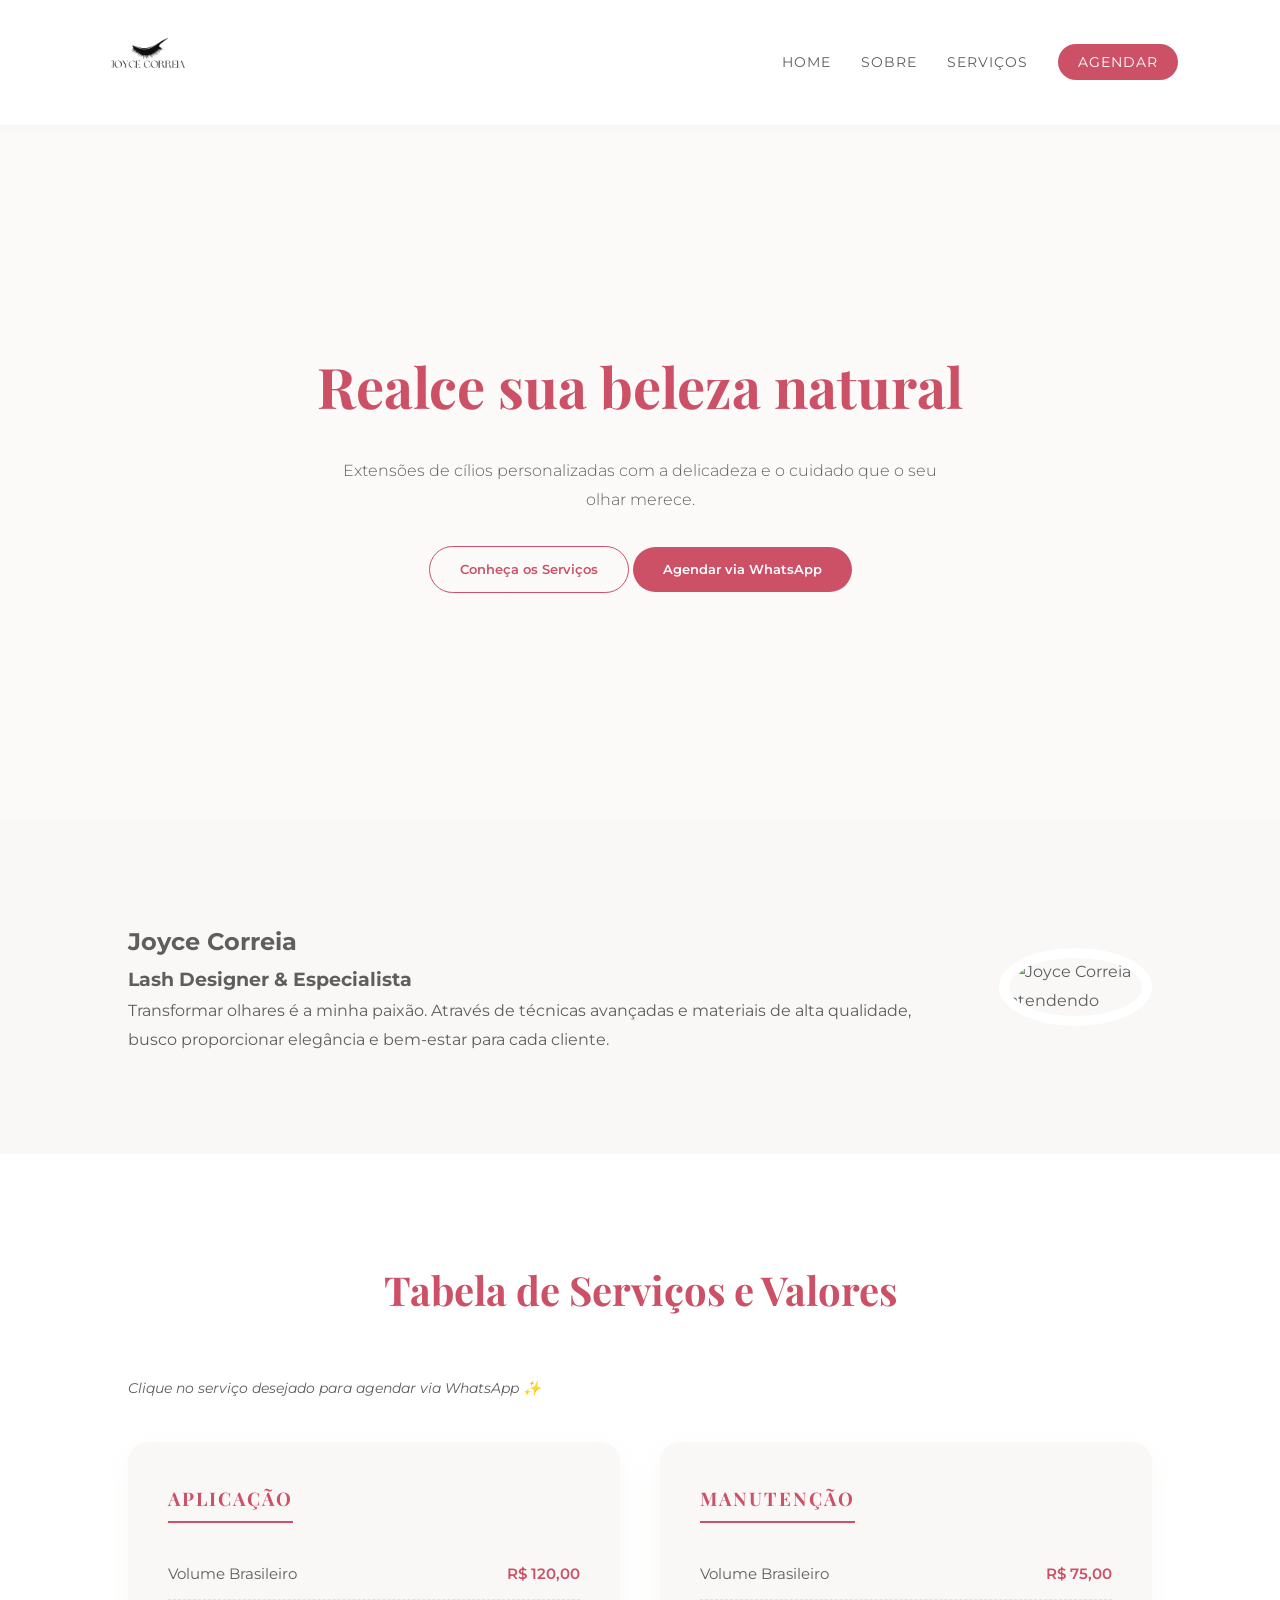
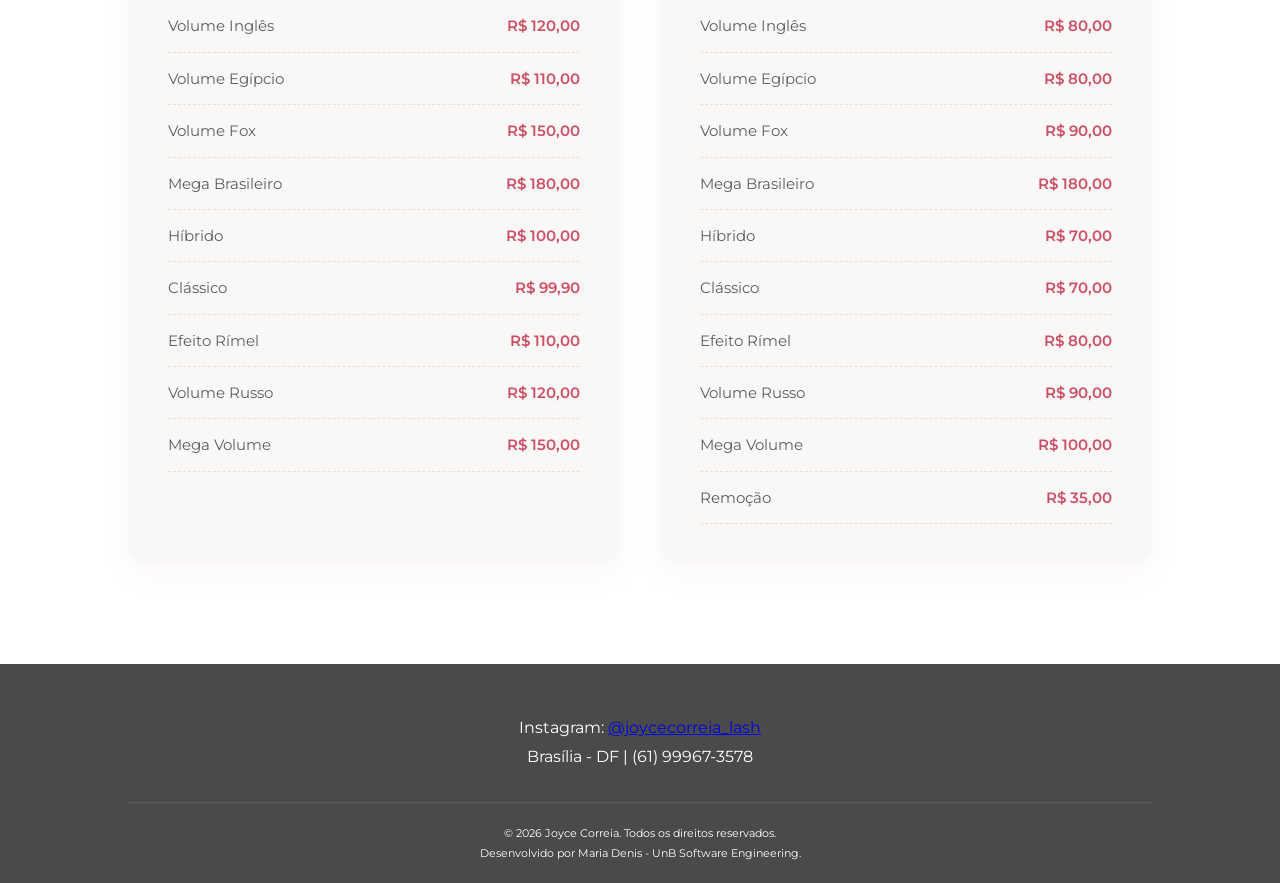
==== index.html @ 9d0c54e9 "feat: integrar links de agendamento via whatsapp na tabela de valores" ====
<!DOCTYPE html>
<html lang="pt-br">
<head>
    <meta charset="UTF-8">
    <meta name="viewport" content="width=device-width, initial-scale=1.0">
    <title>Joyce Correia | Lash Designer 👁️✨</title>
    <link href="https://fonts.googleapis.com/css2?family=Playfair+Display:wght@700&family=Montserrat:wght@300;400;600&display=swap" rel="stylesheet">
    <link rel="stylesheet" href="style.css">
</head>
<body>

    <header>
        <nav>
            <div class="logo-container">
                <img src="logos/logo-joyce.png" alt="Joyce Correia Lash Designer" class="logo-img">
            </div>
            <ul>
                <li><a href="#home">Home</a></li>
                <li><a href="#sobre">Sobre</a></li>
                <li><a href="#servicos">Serviços</a></li>
                <li><a href="https://wa.me/5561999673578" target="_blank" class="cta-nav">Agendar</a></li>
            </ul>
        </nav>
    </header>

    <main>
        <section id="home" class="hero">
            <div class="hero-content">
                <h1>Realce sua beleza natural</h1>
                <p>Extensões de cílios personalizadas com a delicadeza e o cuidado que o seu olhar merece.</p>
                <div class="hero-btns">
                    <a href="#servicos" class="btn-secondary">Conheça os Serviços</a>
                    <a href="https://wa.me/5561999673578" target="_blank" class="btn-primary">Agendar via WhatsApp</a>
                </div>
            </div>
        </section>

        <section id="sobre" class="sobre">
            <div class="sobre-text">
                <h2>Joyce Correia</h2>
                <h3>Lash Designer & Especialista</h3>
                <p>Transformar olhares é a minha paixão. Através de técnicas avançadas e materiais de alta qualidade, busco proporcionar elegância e bem-estar para cada cliente.</p>
            </div>
            <div class="sobre-img-container">
                <img src="images/foto-joyce.jpg" alt="Joyce Correia atendendo" class="sobre-img">
            </div>
        </section>

        <section id="servicos" class="servicos">
    <h2>Tabela de Serviços e Valores</h2>
    
    <p class="instrucao-agendar">Clique no serviço desejado para agendar via WhatsApp ✨</p>
    
    <div class="precos-container">
        <div class="precos-coluna">
            <h3>Aplicação</h3>
            <ul class="lista-precos">
                <li><a href="https://wa.me/5561999673578?text=Olá! Gostaria de agendar uma Aplicação de Volume Brasileiro." target="_blank"><span>Volume Brasileiro</span> <strong>R$ 120,00</strong></a></li>
                <li><a href="https://wa.me/5561999673578?text=Olá! Gostaria de agendar uma Aplicação de Volume Inglês." target="_blank"><span>Volume Inglês</span> <strong>R$ 120,00</strong></a></li>
                <li><a href="https://wa.me/5561999673578?text=Olá! Gostaria de agendar uma Aplicação de Volume Egípcio." target="_blank"><span>Volume Egípcio</span> <strong>R$ 110,00</strong></a></li>
                <li><a href="https://wa.me/5561999673578?text=Olá! Gostaria de agendar uma Aplicação de Volume Fox." target="_blank"><span>Volume Fox</span> <strong>R$ 150,00</strong></a></li>
                <li><a href="https://wa.me/5561999673578?text=Olá! Gostaria de agendar uma Aplicação de Mega Brasileiro." target="_blank"><span>Mega Brasileiro</span> <strong>R$ 180,00</strong></a></li>
                <li><a href="https://wa.me/5561999673578?text=Olá! Gostaria de agendar uma Aplicação de Híbrido." target="_blank"><span>Híbrido</span> <strong>R$ 100,00</strong></a></li>
                <li><a href="https://wa.me/5561999673578?text=Olá! Gostaria de agendar uma Aplicação de Clássico." target="_blank"><span>Clássico</span> <strong>R$ 99,90</strong></a></li>
                <li><a href="https://wa.me/5561999673578?text=Olá! Gostaria de agendar uma Aplicação de Efeito Rímel." target="_blank"><span>Efeito Rímel</span> <strong>R$ 110,00</strong></a></li>
                <li><a href="https://wa.me/5561999673578?text=Olá! Gostaria de agendar uma Aplicação de Volume Russo." target="_blank"><span>Volume Russo</span> <strong>R$ 120,00</strong></a></li>
                <li><a href="https://wa.me/5561999673578?text=Olá! Gostaria de agendar uma Aplicação de Mega Volume." target="_blank"><span>Mega Volume</span> <strong>R$ 150,00</strong></a></li>
            </ul>
        </div>

        <div class="precos-coluna">
            <h3>Manutenção</h3>
            <ul class="lista-precos">
                <li><a href="https://wa.me/5561999673578?text=Olá! Gostaria de agendar uma Manutenção de Volume Brasileiro." target="_blank"><span>Volume Brasileiro</span> <strong>R$ 75,00</strong></a></li>
                <li><a href="https://wa.me/5561999673578?text=Olá! Gostaria de agendar uma Manutenção de Volume Inglês." target="_blank"><span>Volume Inglês</span> <strong>R$ 80,00</strong></a></li>
                <li><a href="https://wa.me/5561999673578?text=Olá! Gostaria de agendar uma Manutenção de Volume Egípcio." target="_blank"><span>Volume Egípcio</span> <strong>R$ 80,00</strong></a></li>
                <li><a href="https://wa.me/5561999673578?text=Olá! Gostaria de agendar uma Manutenção de Volume Fox." target="_blank"><span>Volume Fox</span> <strong>R$ 90,00</strong></a></li>
                <li><a href="https://wa.me/5561999673578?text=Olá! Gostaria de agendar uma Manutenção de Mega Brasileiro." target="_blank"><span>Mega Brasileiro</span> <strong>R$ 180,00</strong></a></li>
                <li><a href="https://wa.me/5561999673578?text=Olá! Gostaria de agendar uma Manutenção de Híbrido." target="_blank"><span>Híbrido</span> <strong>R$ 70,00</strong></a></li>
                <li><a href="https://wa.me/5561999673578?text=Olá! Gostaria de agendar uma Manutenção de Clássico." target="_blank"><span>Clássico</span> <strong>R$ 70,00</strong></a></li>
                <li><a href="https://wa.me/5561999673578?text=Olá! Gostaria de agendar uma Manutenção de Efeito Rímel." target="_blank"><span>Efeito Rímel</span> <strong>R$ 80,00</strong></a></li>
                <li><a href="https://wa.me/5561999673578?text=Olá! Gostaria de agendar uma Manutenção de Volume Russo." target="_blank"><span>Volume Russo</span> <strong>R$ 90,00</strong></a></li>
                <li><a href="https://wa.me/5561999673578?text=Olá! Gostaria de agendar uma Manutenção de Mega Volume." target="_blank"><span>Mega Volume</span> <strong>R$ 100,00</strong></a></li>
                <li><a href="https://wa.me/5561999673578?text=Olá! Gostaria de agendar uma Remoção." target="_blank"><span>Remoção</span> <strong>R$ 35,00</strong></a></li>
            </ul>
        </div>
    </div>
</section>
    </main>

    <footer>
        <div class="footer-content">
            <p>Instagram: <a href="https://instagram.com/joycecorreia_lash" target="_blank">@joycecorreia_lash</a></p>
            <p>Brasília - DF | (61) 99967-3578</p>
        </div>
        <div class="footer-bottom">
            <p>&copy; 2026 Joyce Correia. Todos os direitos reservados.</p>
            <p class="dev-creditos">Desenvolvido por Maria Denis - UnB Software Engineering.</p>
        </div>
    </footer>

</body>
</html>
---- style.css ----
:root {
    --primary-grey: #5e5e5e;      /* Cinza suave para textos */
    --soft-pink: #cc5167;         /* Rosado Nude (Cor principal) */
    --blush-bg: #faf8f7;          /* Fundo rosado bem clarinho */
    --white: #ffffff;
    --font-heading: 'Playfair Display', serif;
    --font-body: 'Montserrat', sans-serif;
}

* {
    margin: 0;
    padding: 0;
    box-sizing: border-box;
}

body {
    font-family: var(--font-body);
    color: var(--primary-grey);
    background-color: var(--white);
    line-height: 1.8;
}

header {
    background: rgba(255, 255, 255, 0.98);
    padding: 10px 8%;
    position: fixed;
    width: 100%;
    top: 0;
    z-index: 1000;
    box-shadow: 0 2px 15px rgba(216, 182, 163, 0.1);
}

nav {
    display: flex;
    justify-content: space-between;
    align-items: center;
}

.logo-img {
    height: 95px; /* Tamanho aumentado conforme pedido */
    width: auto;
}

nav ul {
    display: flex;
    list-style: none;
}

nav ul li { margin-left: 30px; }

nav ul li a {
    text-decoration: none;
    color: var(--primary-grey);
    font-size: 0.85rem;
    text-transform: uppercase;
    letter-spacing: 1px;
    transition: 0.3s;
}

nav ul li a:hover { color: var(--soft-pink); }

.cta-nav {
    background: var(--soft-pink);
    color: var(--white) !important;
    padding: 10px 20px;
    border-radius: 30px;
}

/* Hero Section */
.hero {
    height: 80vh;
    margin-top: 100px;
    background: linear-gradient(rgba(250, 248, 247, 0.7), rgba(250, 248, 247, 0.7)), 
                url('images/hero-lash.jpg') center/cover;
    display: flex;
    align-items: center;
    justify-content: center;
    text-align: center;
}

.hero-content h1 {
    font-family: var(--font-heading);
    font-size: 3.5rem;
    color: var(--soft-pink);
    margin-bottom: 20px;
}

.hero-content p {
    max-width: 600px;
    margin: 0 auto 40px;
    font-weight: 300;
}

.btn-primary, .btn-secondary {
    padding: 15px 30px;
    border-radius: 30px;
    text-decoration: none;
    font-size: 0.8rem;
    font-weight: 600;
    transition: 0.3s;
}

.btn-primary {
    background: var(--soft-pink);
    color: var(--white);
}

.btn-secondary {
    border: 1px solid var(--soft-pink);
    color: var(--soft-pink);
}

/* Seções */
.sobre, .servicos { padding: 100px 10%; }

.sobre {
    background: var(--blush-bg);
    display: flex;
    align-items: center;
    gap: 50px;
}

.sobre-img {
    width: 350px;
    height: 350px;
    border-radius: 50%;
    border: 10px solid var(--white);
    object-fit: cover;
}

.servicos h2 {
    text-align: center;
    font-family: var(--font-heading);
    color: var(--soft-pink);
    margin-bottom: 50px;
    font-size: 2.5rem;
}

.servicos-grid {
    display: grid;
    grid-template-columns: repeat(auto-fit, minmax(250px, 1fr));
    gap: 30px;
}

.servico-card {
    background: var(--blush-bg);
    padding: 40px;
    border-radius: 15px;
    text-align: center;
    transition: 0.3s;
}

.servico-card:hover { transform: translateY(-5px); border: 1px solid var(--soft-pink); }

footer {
    background: #4a4a4a; /* Cinza escuro delicado */
    color: var(--white);
    padding: 50px 10% 20px;
    text-align: center;
}

.footer-bottom {
    margin-top: 30px;
    font-size: 0.7rem;
    border-top: 1px solid rgba(255,255,255,0.1);
    padding-top: 20px;
}

.precos-container {
    display: flex;
    justify-content: space-around;
    gap: 40px;
    flex-wrap: wrap; /* Importante para IHC em celulares */
}

.precos-coluna {
    flex: 1;
    min-width: 300px;
    background: var(--blush-bg);
    padding: 30px;
    border-radius: 20px;
    border: 1px solid var(--light-grey);
}

.precos-coluna h3 {
    font-family: var(--font-heading);
    color: var(--secondary-color);
    margin-bottom: 20px;
    text-transform: uppercase;
    letter-spacing: 2px;
}

.lista-precos {
    list-style: none;
}

.lista-precos li {
    display: flex;
    justify-content: space-between;
    border-bottom: 1px dashed var(--soft-pink); /* Pontilhado delicado */
    padding: 10px 0;
    font-size: 0.95rem;
}

.lista-precos li strong {
    color: var(--secondary-color);
    font-weight: 600;
}

/* Container das tabelas */
.precos-container {
    display: flex;
    justify-content: center;
    gap: 40px;
    flex-wrap: wrap; /* Garante que quebre linha no celular */
    margin-top: 40px;
}

/* Estilo de cada card de preço */
.precos-coluna {
    flex: 1;
    min-width: 320px;
    max-width: 500px;
    background: var(--blush-bg);
    padding: 40px;
    border-radius: 20px;
    border: 1px solid var(--light-grey);
    box-shadow: 0 10px 25px rgba(216, 182, 163, 0.1);
}

.precos-coluna h3 {
    font-family: var(--font-heading);
    color: var(--soft-pink);
    margin-bottom: 25px;
    text-transform: uppercase;
    letter-spacing: 2px;
    border-bottom: 2px solid var(--soft-pink);
    display: inline-block;
    padding-bottom: 5px;
}

.lista-precos {
    list-style: none;
    text-align: left;
}

.lista-precos li {
    display: flex;
    justify-content: space-between;
    padding: 12px 0;
    border-bottom: 1px dashed rgba(216, 182, 163, 0.4);
    font-size: 0.95rem;
}

.lista-precos li span {
    color: var(--primary-grey);
}

.lista-precos li strong {
    color: var(--soft-pink);
    font-weight: 600;
}

.instrucao-agendar {
    margin-bottom: 30px;
    font-size: 0.9rem;
    color: var(--primary-grey);
    font-style: italic;
}

.lista-precos li a {
    display: flex;
    justify-content: space-between;
    width: 100%;
    text-decoration: none; /* Remove o sublinhado padrão */
    color: inherit;
    transition: all 0.3s ease;
}

.lista-precos li a:hover {
    color: var(--soft-pink);
    transform: translateX(5px); /* Pequeno movimento para indicar clique */
}

.lista-precos li a strong {
    color: var(--soft-pink);
}
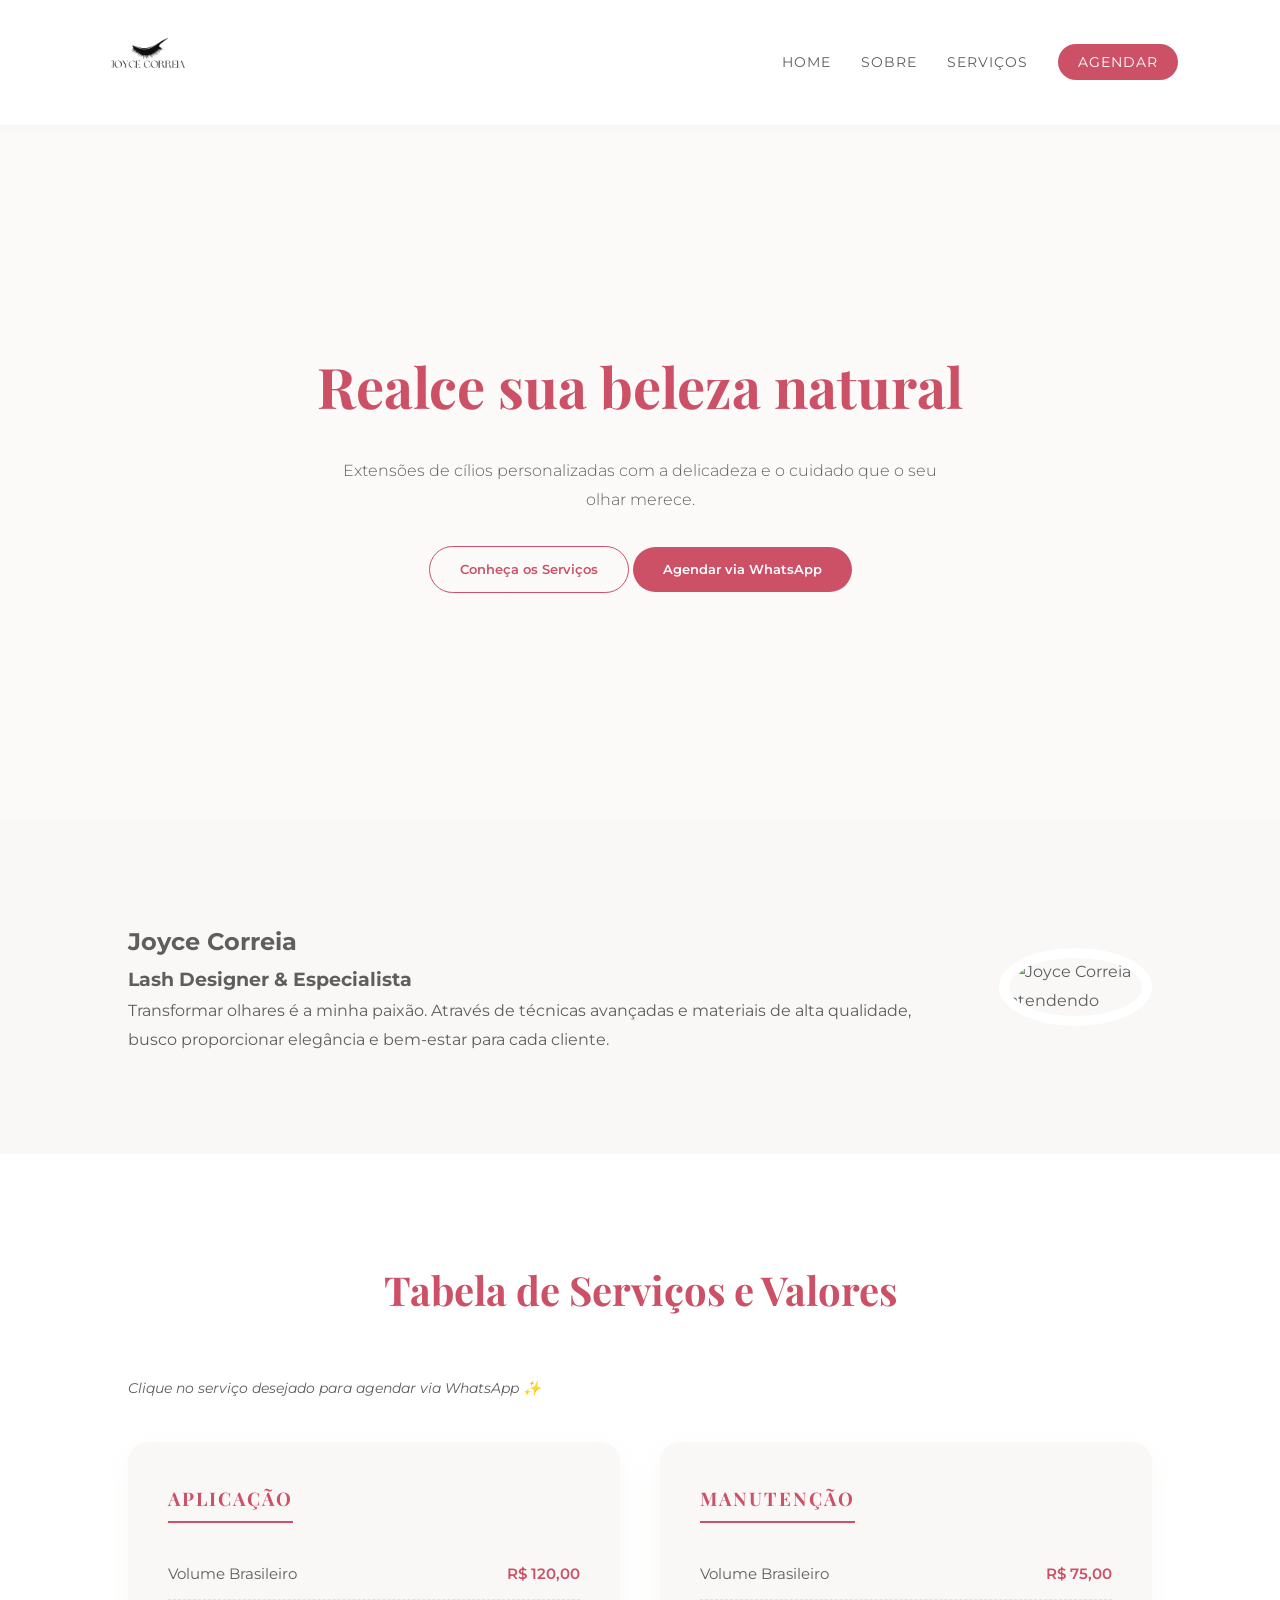
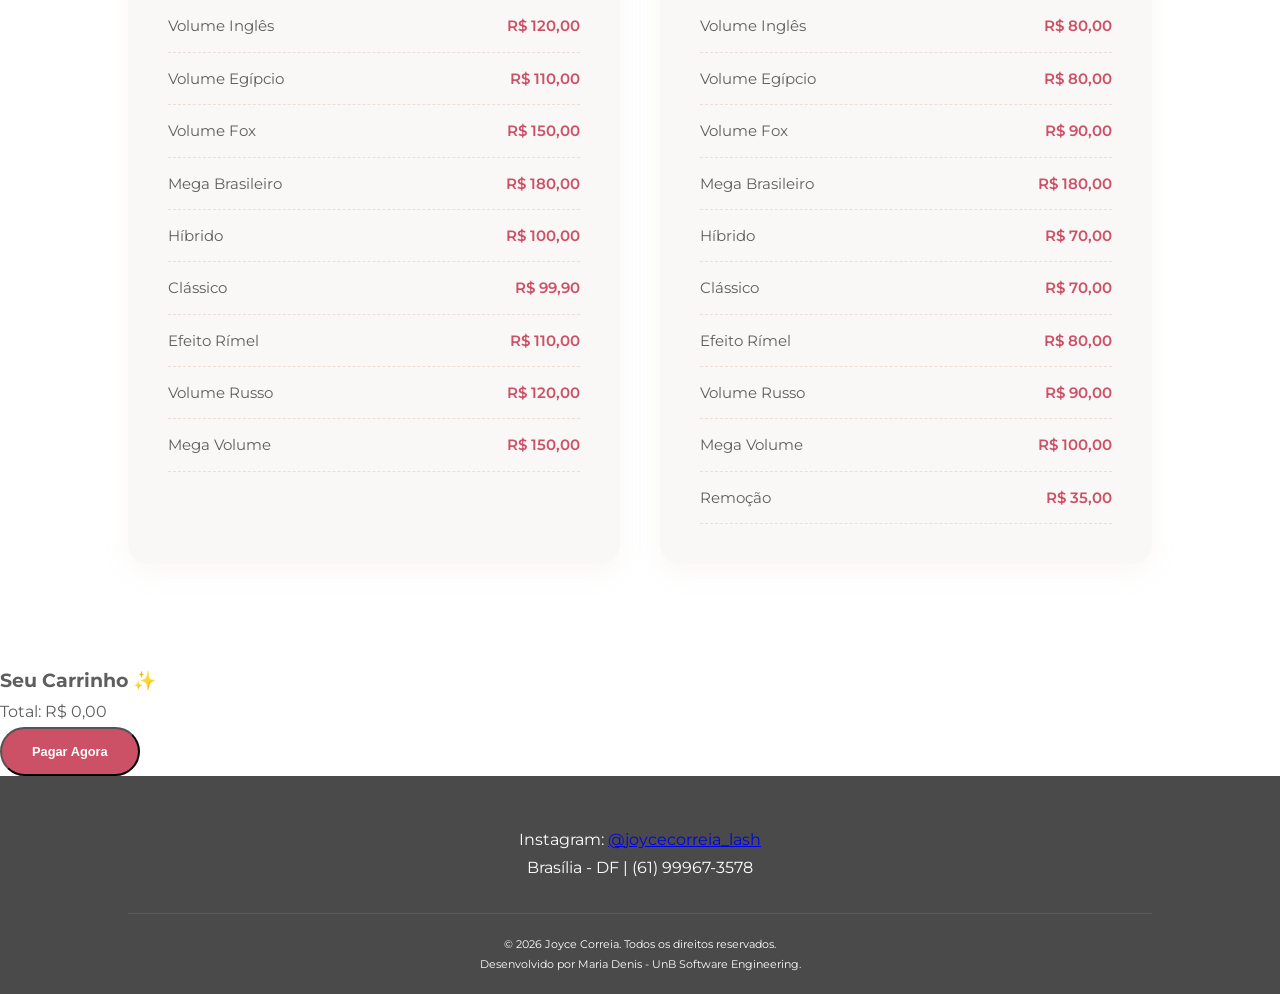
==== commit c8bb1dcc: "feat: estruturar catálogo e lógica do carrinho closes #5, closes #6" ====
--- a/index.html
+++ b/index.html
@@ -88,6 +88,15 @@
 </section>
     </main>
 
+    <section id="carrinho-modal" class="modal-hidden">
+    <div class="carrinho-content">
+        <h3>Seu Carrinho ✨</h3>
+        <ul id="itens-carrinho"></ul>
+        <p>Total: <span id="total-valor">R$ 0,00</span></p>
+        <button id="finalizar-compra" class="btn-primary">Pagar Agora</button>
+    </div>
+</section>
+
     <footer>
         <div class="footer-content">
             <p>Instagram: <a href="https://instagram.com/joycecorreia_lash" target="_blank">@joycecorreia_lash</a></p>
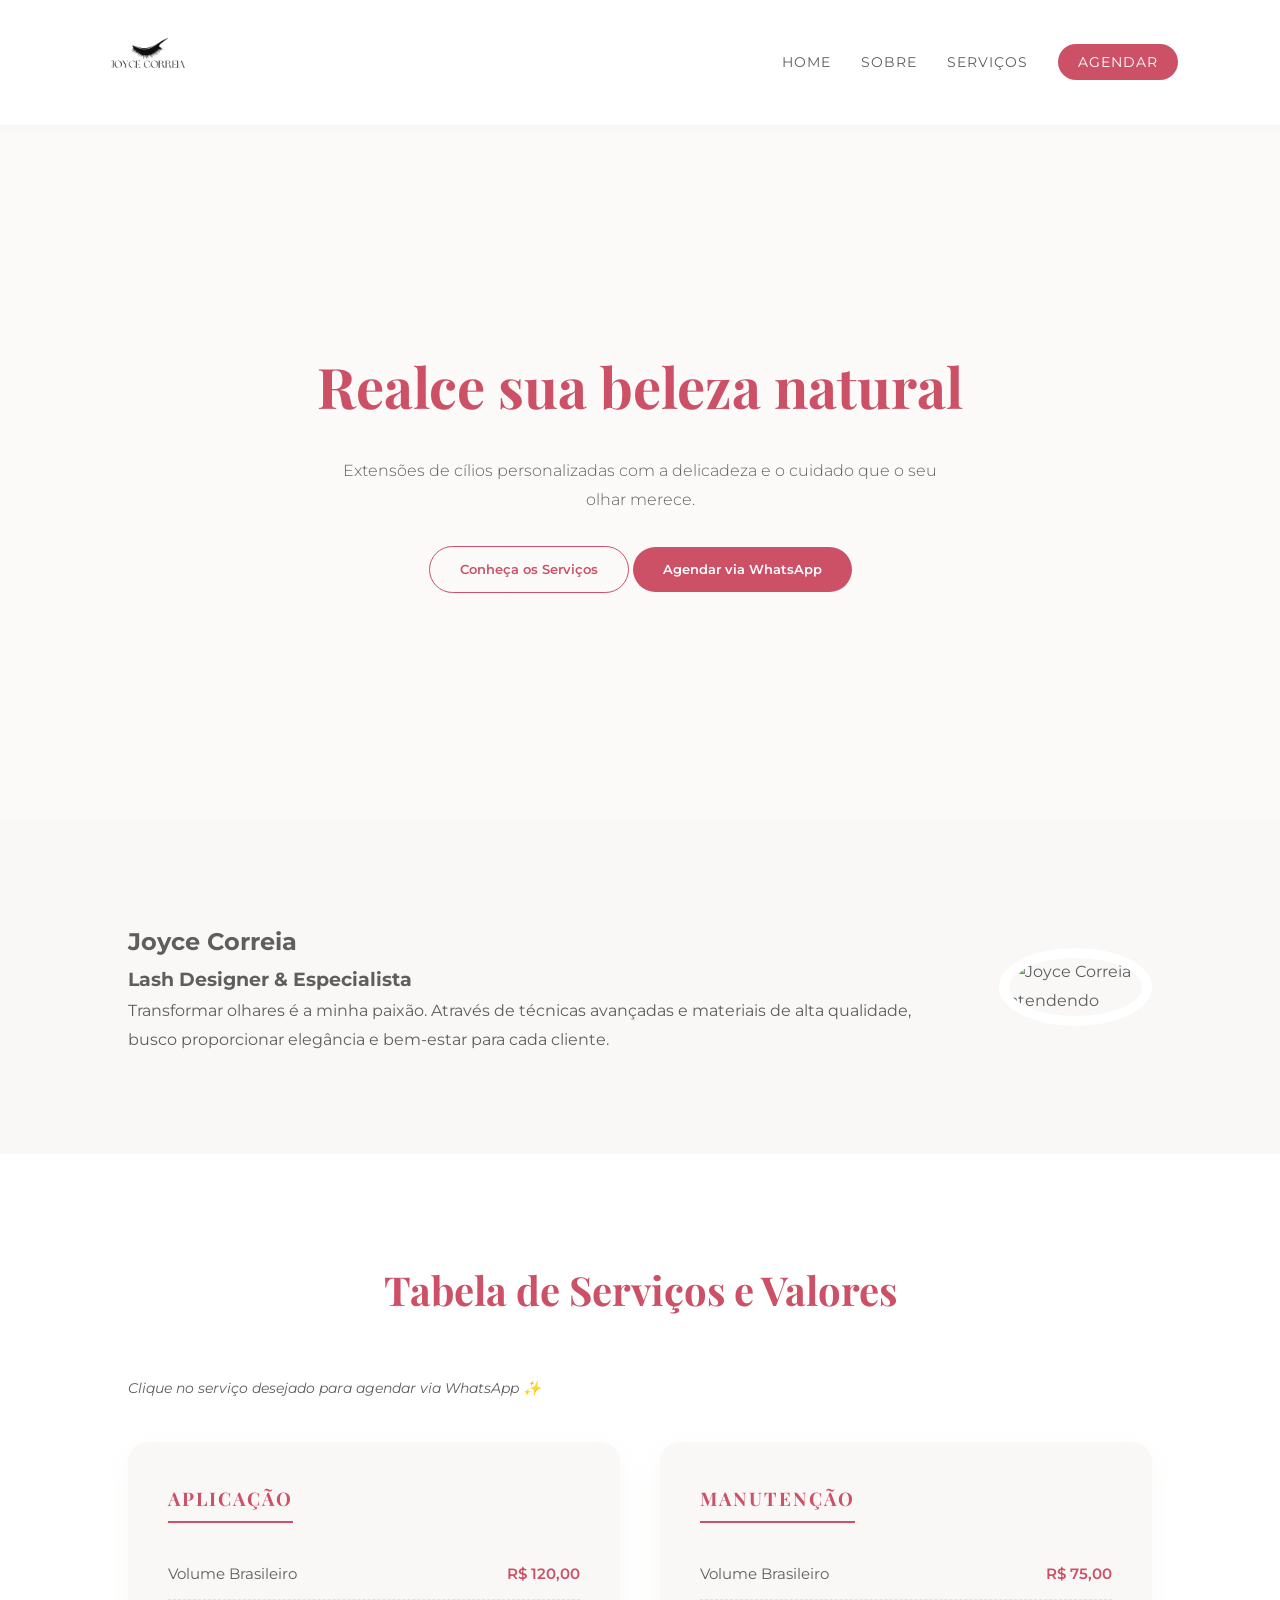
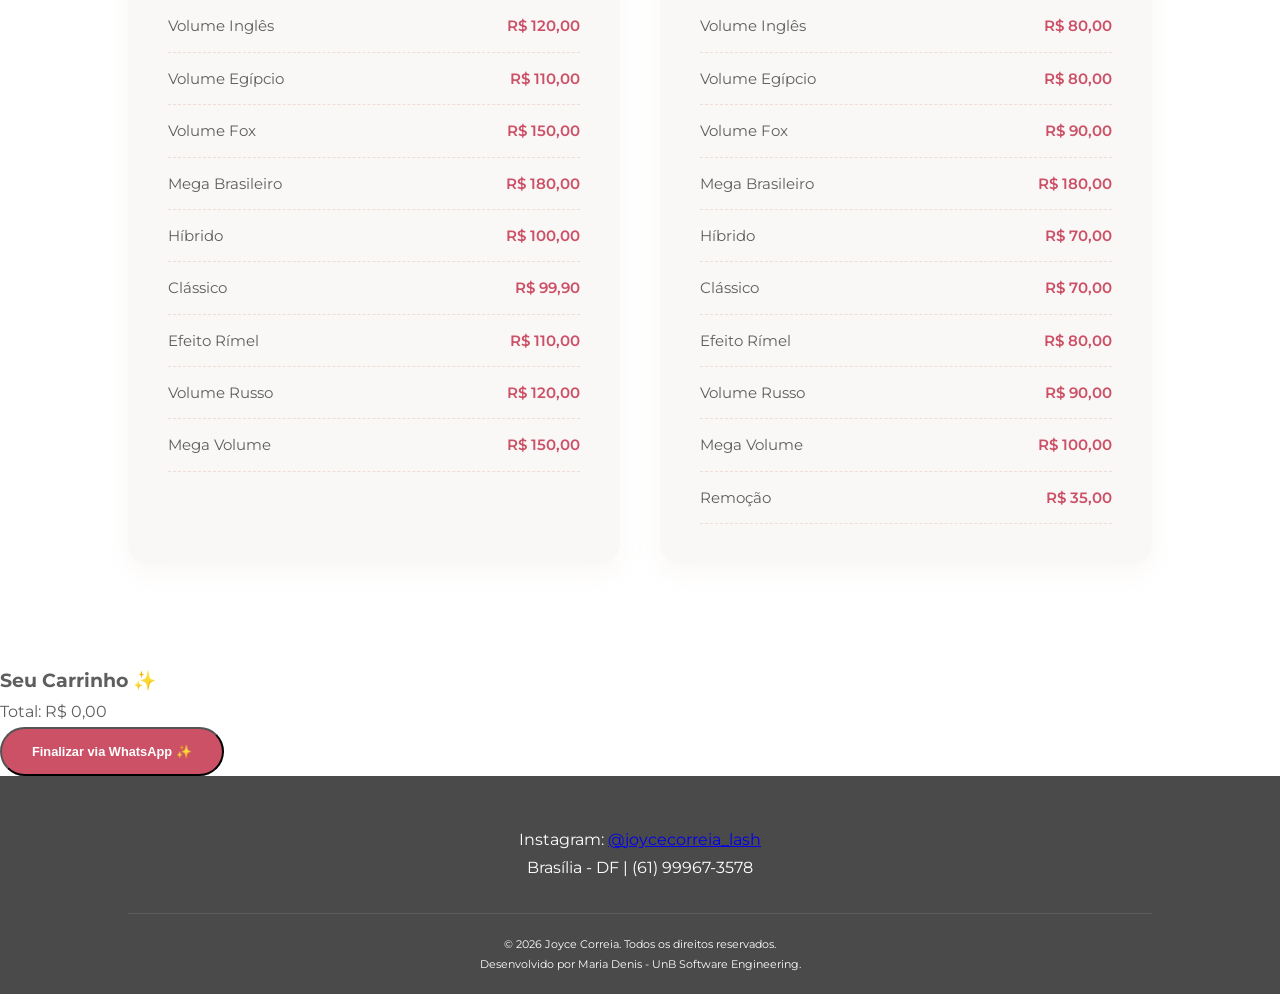
==== commit 3dd0f611: "feat: concluir integração de checkout via whatsapp closes #7" ====
--- a/index.html
+++ b/index.html
@@ -93,7 +93,7 @@
         <h3>Seu Carrinho ✨</h3>
         <ul id="itens-carrinho"></ul>
         <p>Total: <span id="total-valor">R$ 0,00</span></p>
-        <button id="finalizar-compra" class="btn-primary">Pagar Agora</button>
+        <button onclick="finalizarCompra()" class="btn-primary">Finalizar via WhatsApp ✨</button>
     </div>
 </section>
 
@@ -108,5 +108,6 @@
         </div>
     </footer>
 
+    <script src="script.js"></script> 
 </body>
 </html>
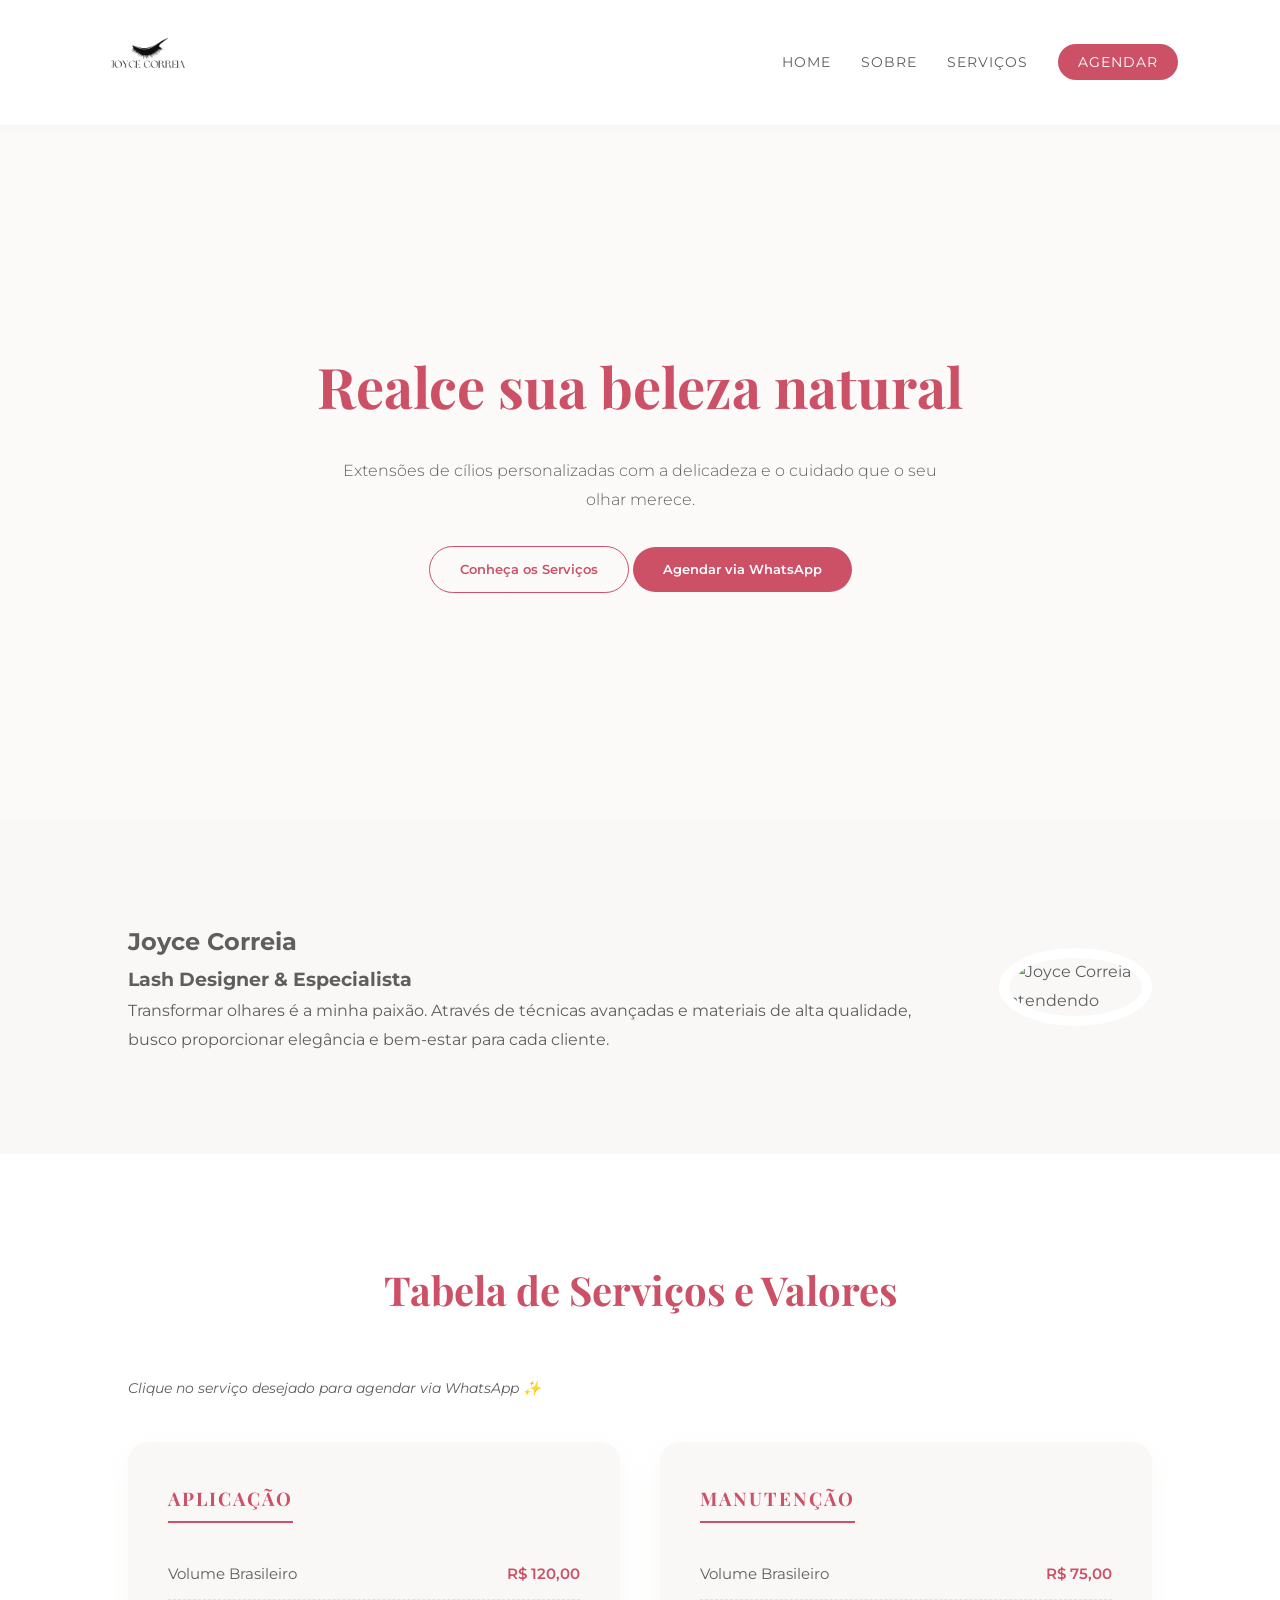
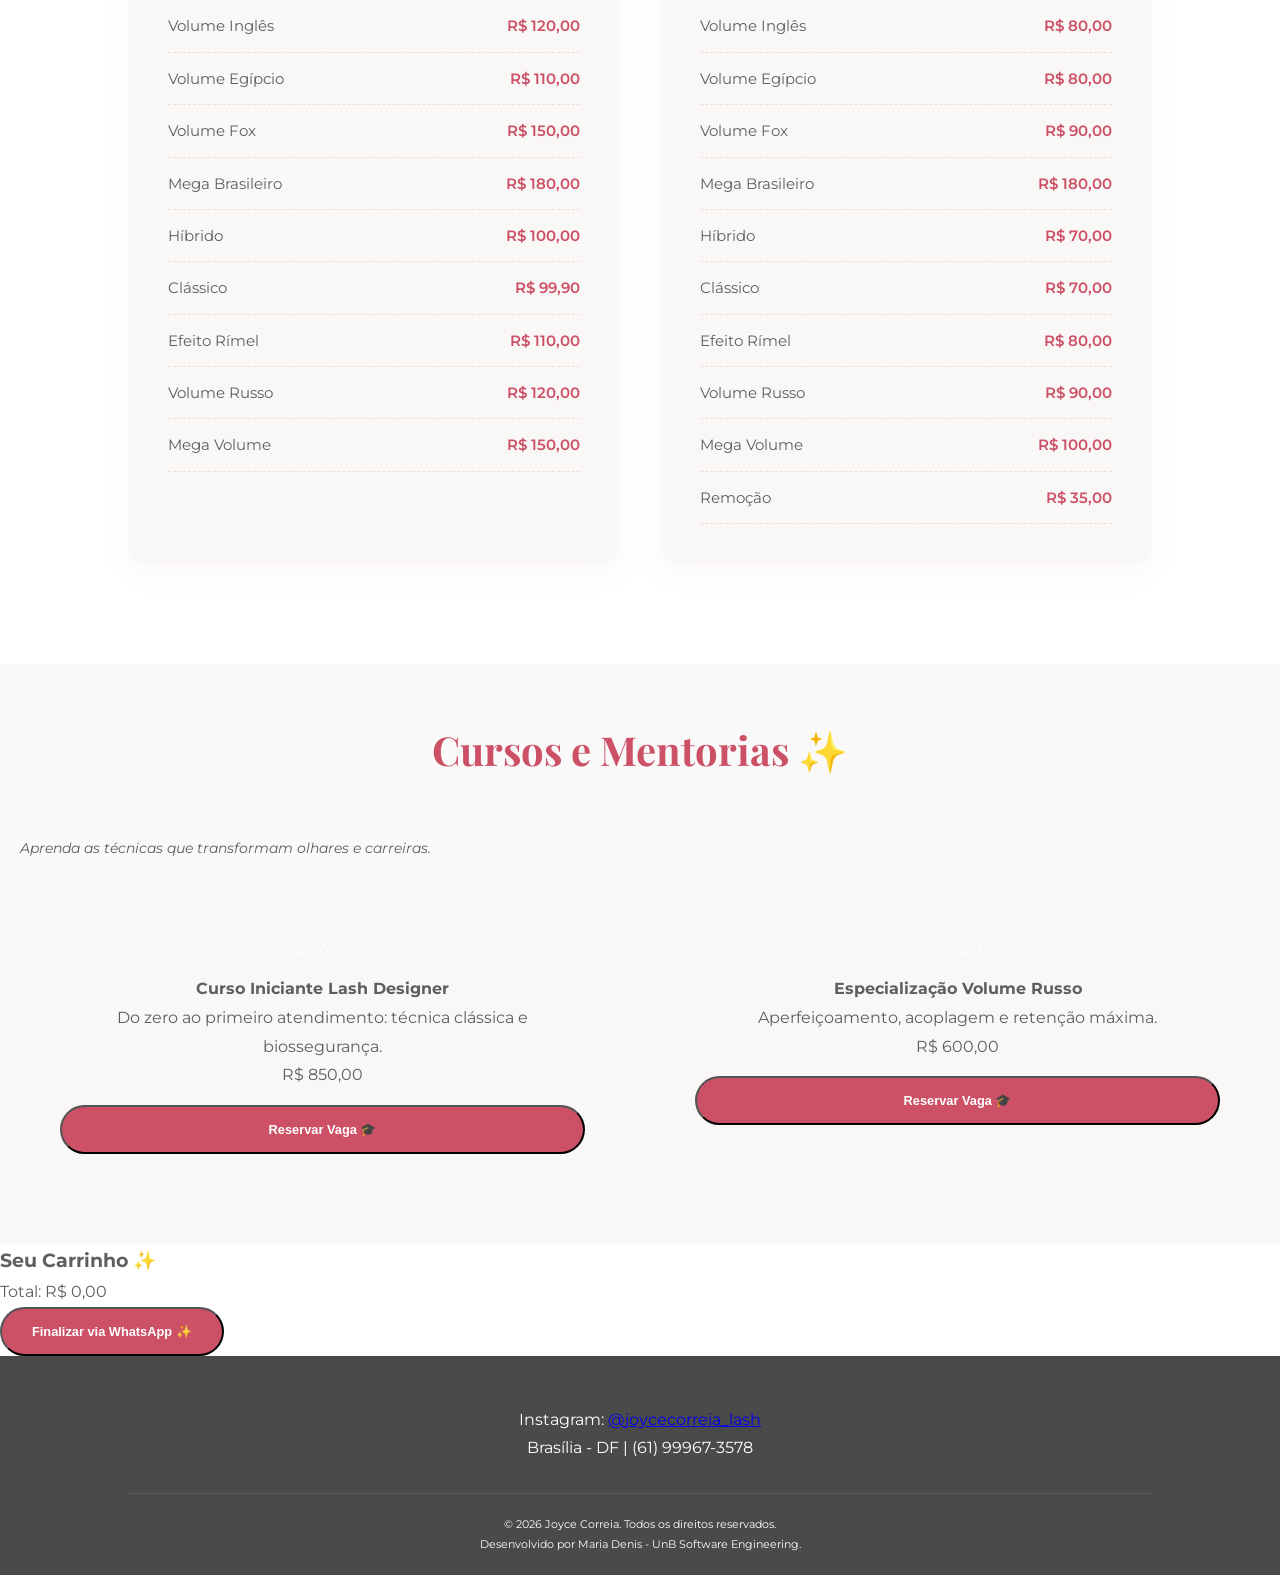
==== commit ea3eb3f7: "feat: adicionar seção de cursos e mentorias #10" ====
--- a/index.html
+++ b/index.html
@@ -88,6 +88,33 @@
 </section>
     </main>
 
+    <section id="cursos" class="servicos">
+    <h2>Cursos e Mentorias ✨</h2>
+    <p class="instrucao-agendar">Aprenda as técnicas que transformam olhares e carreiras.</p>
+    
+    <div class="servicos-grid">
+        <div class="servico-card">
+            <div class="curso-badge">Vagas Abertas</div>
+            <h4>Curso Iniciante Lash Designer</h4>
+            <p>Do zero ao primeiro atendimento: técnica clássica e biossegurança.</p>
+            <span class="preco-tag">R$ 850,00</span>
+            <button onclick="adicionarAoCarrinho('Curso Iniciante Lash', 850.00)" class="btn-primary" style="margin-top: 15px; width: 100%;">
+                Reservar Vaga 🎓
+            </button>
+        </div>
+
+        <div class="servico-card">
+            <div class="curso-badge">Avançado</div>
+            <h4>Especialização Volume Russo</h4>
+            <p>Aperfeiçoamento, acoplagem e retenção máxima.</p>
+            <span class="preco-tag">R$ 600,00</span>
+            <button onclick="adicionarAoCarrinho('Especialização Vol. Russo', 600.00)" class="btn-primary" style="margin-top: 15px; width: 100%;">
+                Reservar Vaga 🎓
+            </button>
+        </div>
+    </div>
+</section>
+
     <section id="carrinho-modal" class="modal-hidden">
     <div class="carrinho-content">
         <h3>Seu Carrinho ✨</h3>
--- a/style.css
+++ b/style.css
@@ -284,4 +284,19 @@
 
 .lista-precos li a strong {
     color: var(--soft-pink);
+}
+
+.curso-badge {
+    background-color: var(--cor-primaria); /* Aquele rosinha que definimos */
+    color: white;
+    font-size: 0.8rem;
+    padding: 5px 10px;
+    border-radius: 20px;
+    display: inline-block;
+    margin-bottom: 10px;
+}
+
+#cursos {
+    background-color: #f9f9f9; /* Um fundo levemente diferente para separar as seções */
+    padding: 50px 20px;
 }
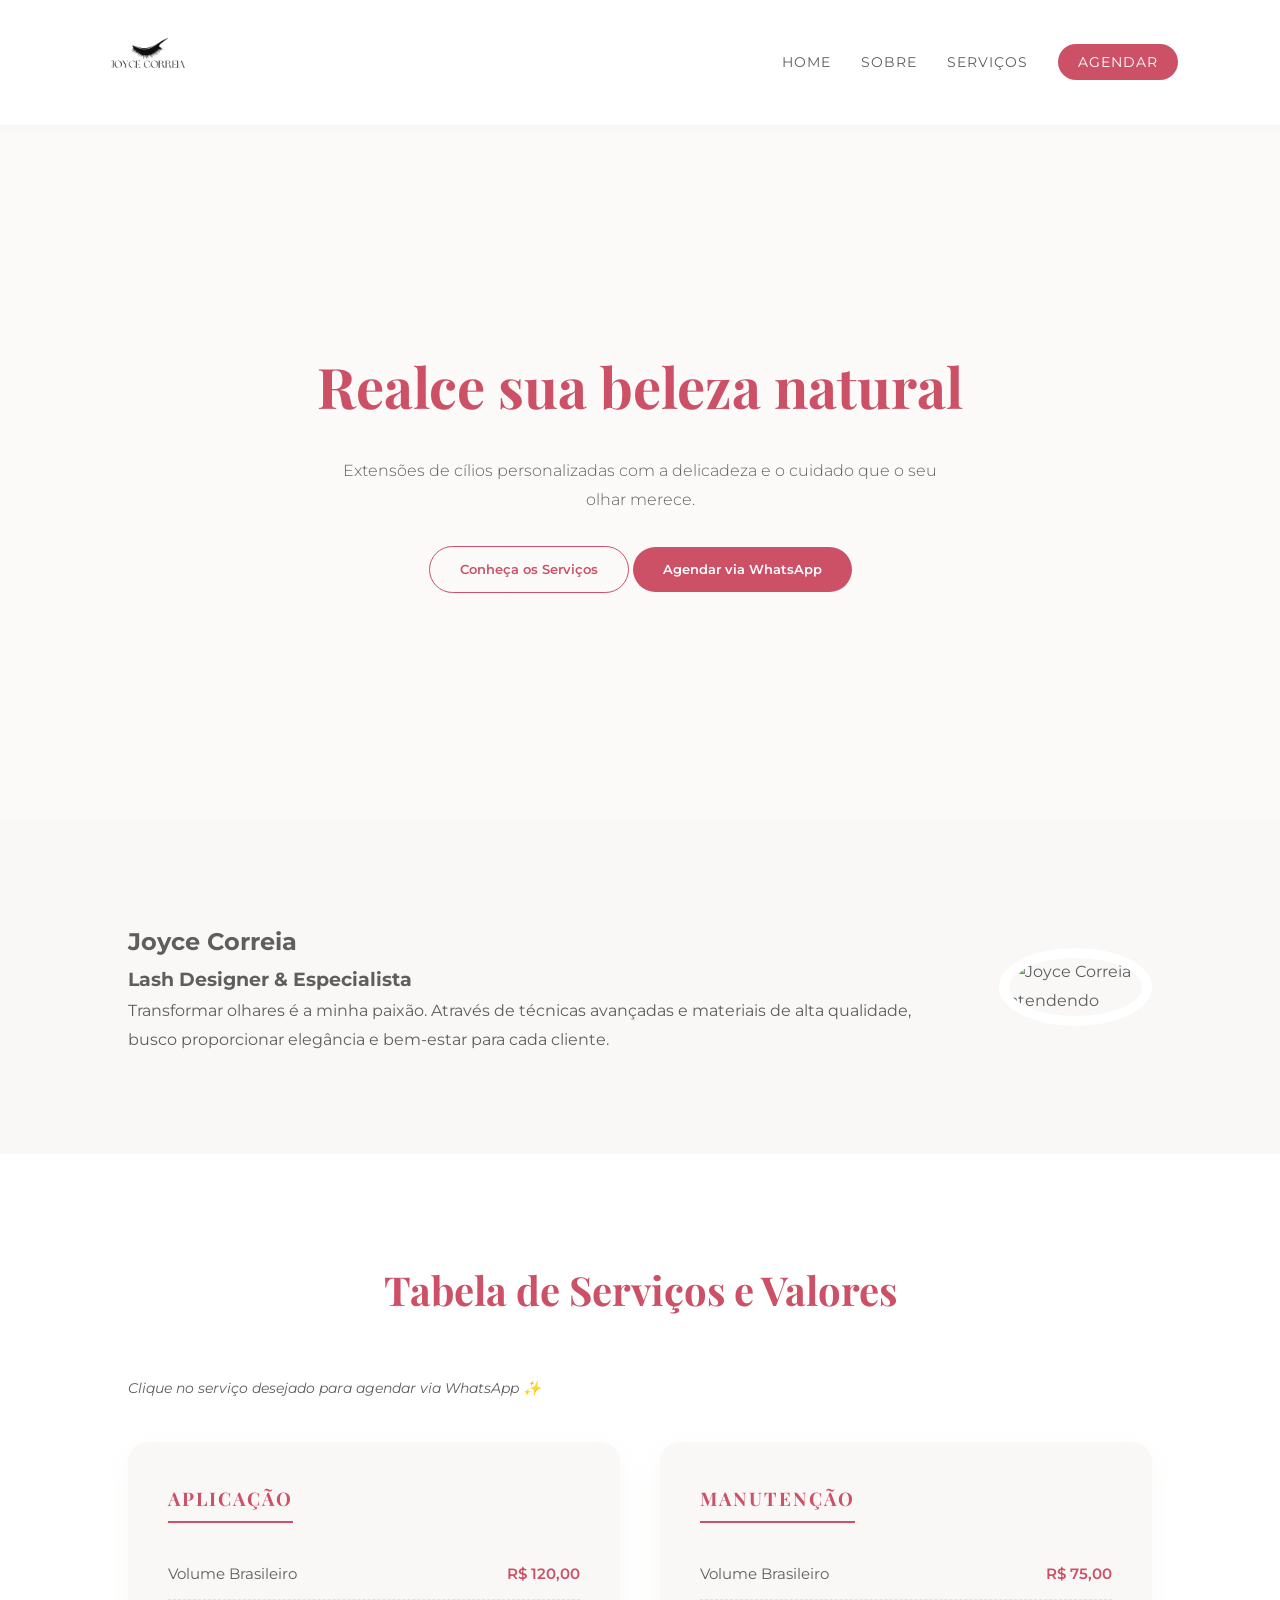
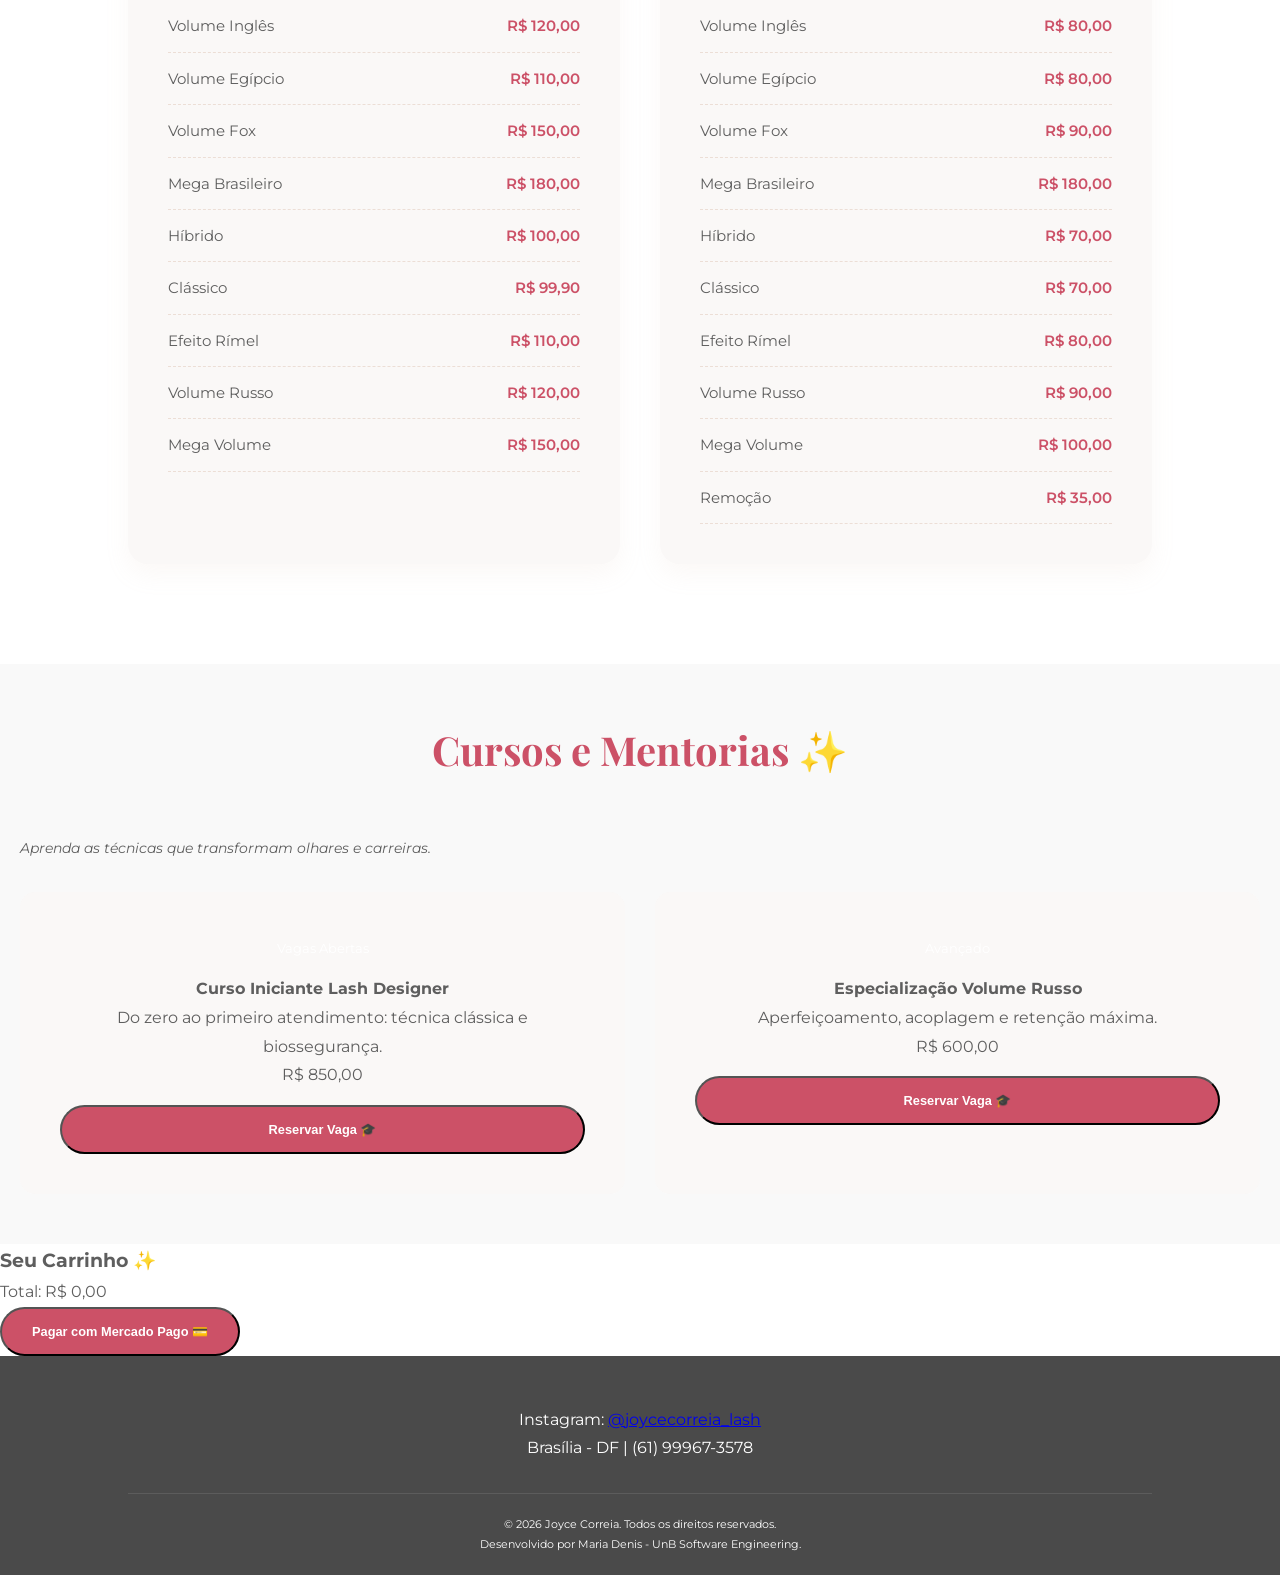
==== commit 2b92034b: "feat: implementar checkout dinâmico com soma total do carrinho #10" ====
--- a/index.html
+++ b/index.html
@@ -120,8 +120,7 @@
         <h3>Seu Carrinho ✨</h3>
         <ul id="itens-carrinho"></ul>
         <p>Total: <span id="total-valor">R$ 0,00</span></p>
-        <button onclick="finalizarCompra()" class="btn-primary">Finalizar via WhatsApp ✨</button>
-    </div>
+       <button onclick="finalizarCompra()" class="btn-primary">Pagar com Mercado Pago 💳</button>
 </section>
 
     <footer>
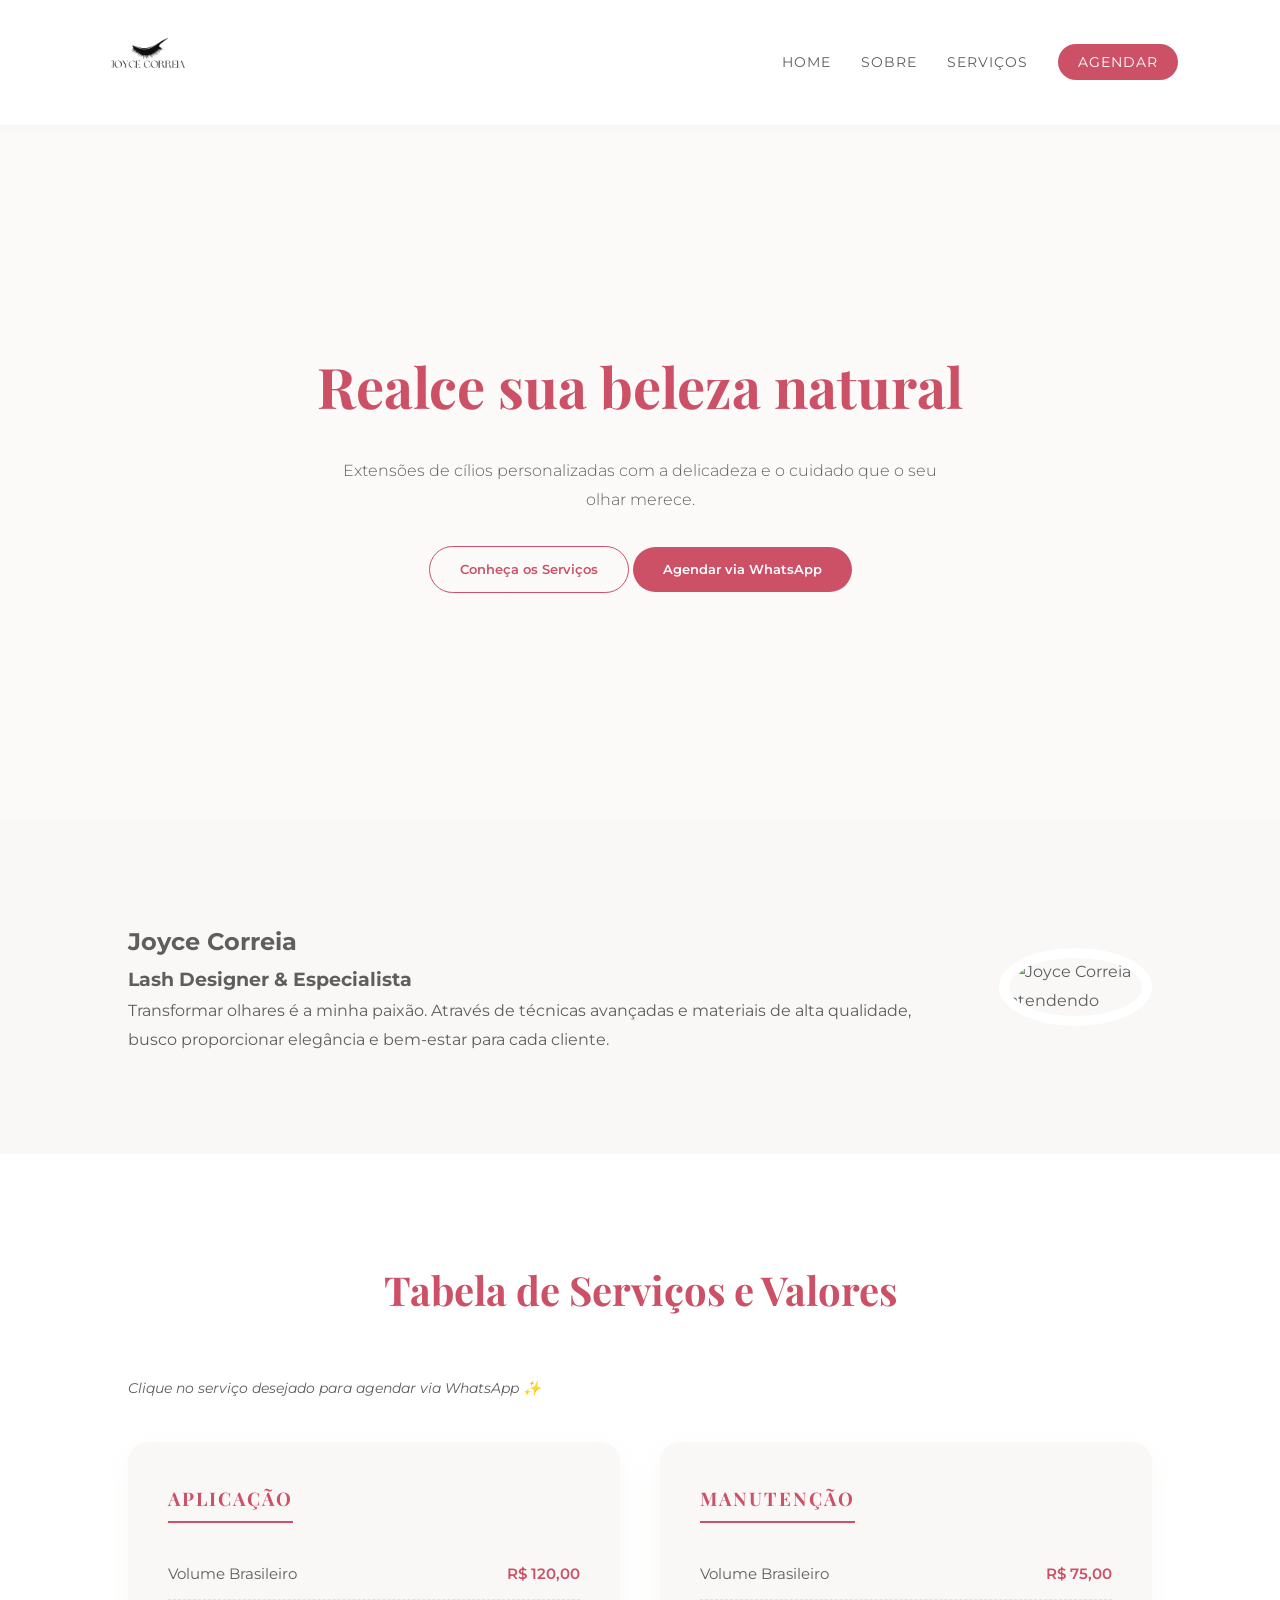
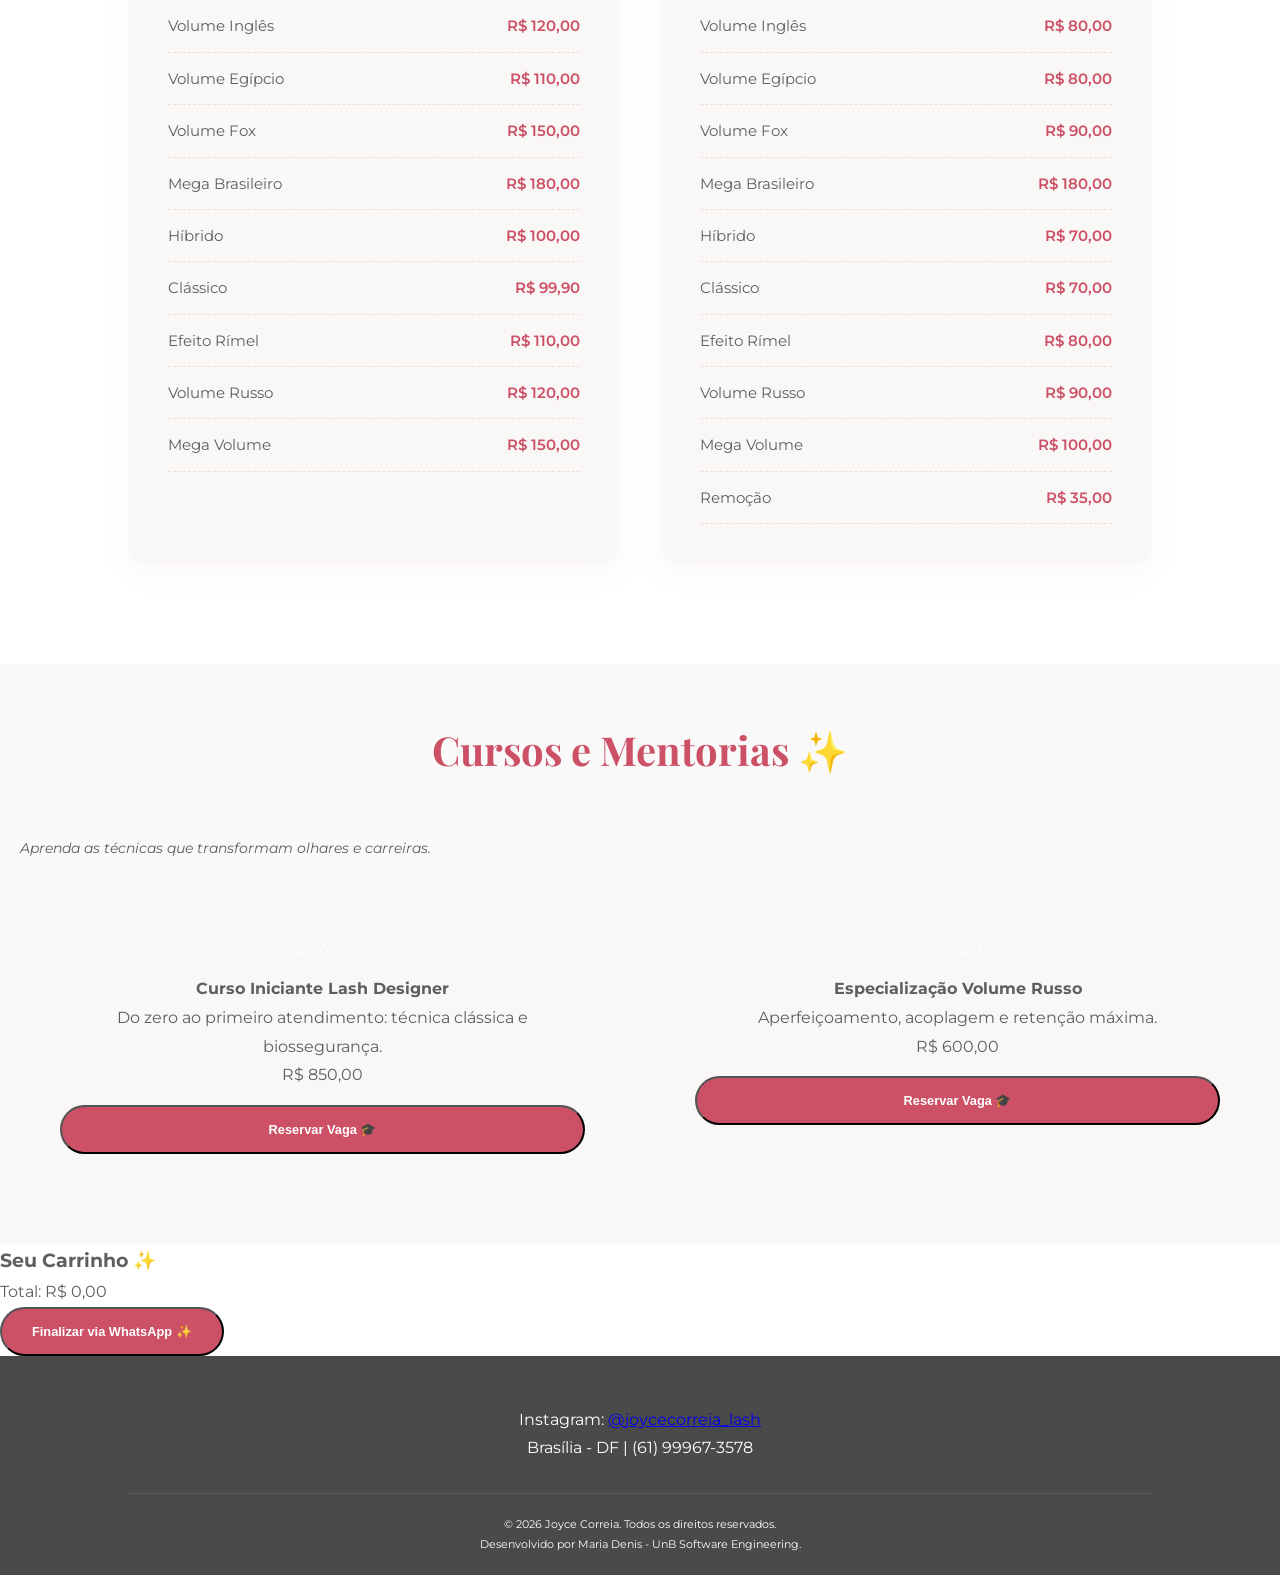
==== commit 6476e9fa: "Merge pull request #13 from mariadenis/feature-cursos feat: adicionar seção de cursos e mentorias #1" ====
--- a/index.html
+++ b/index.html
@@ -120,7 +120,8 @@
         <h3>Seu Carrinho ✨</h3>
         <ul id="itens-carrinho"></ul>
         <p>Total: <span id="total-valor">R$ 0,00</span></p>
-       <button onclick="finalizarCompra()" class="btn-primary">Pagar com Mercado Pago 💳</button>
+        <button onclick="finalizarCompra()" class="btn-primary">Finalizar via WhatsApp ✨</button>
+    </div>
 </section>
 
     <footer>
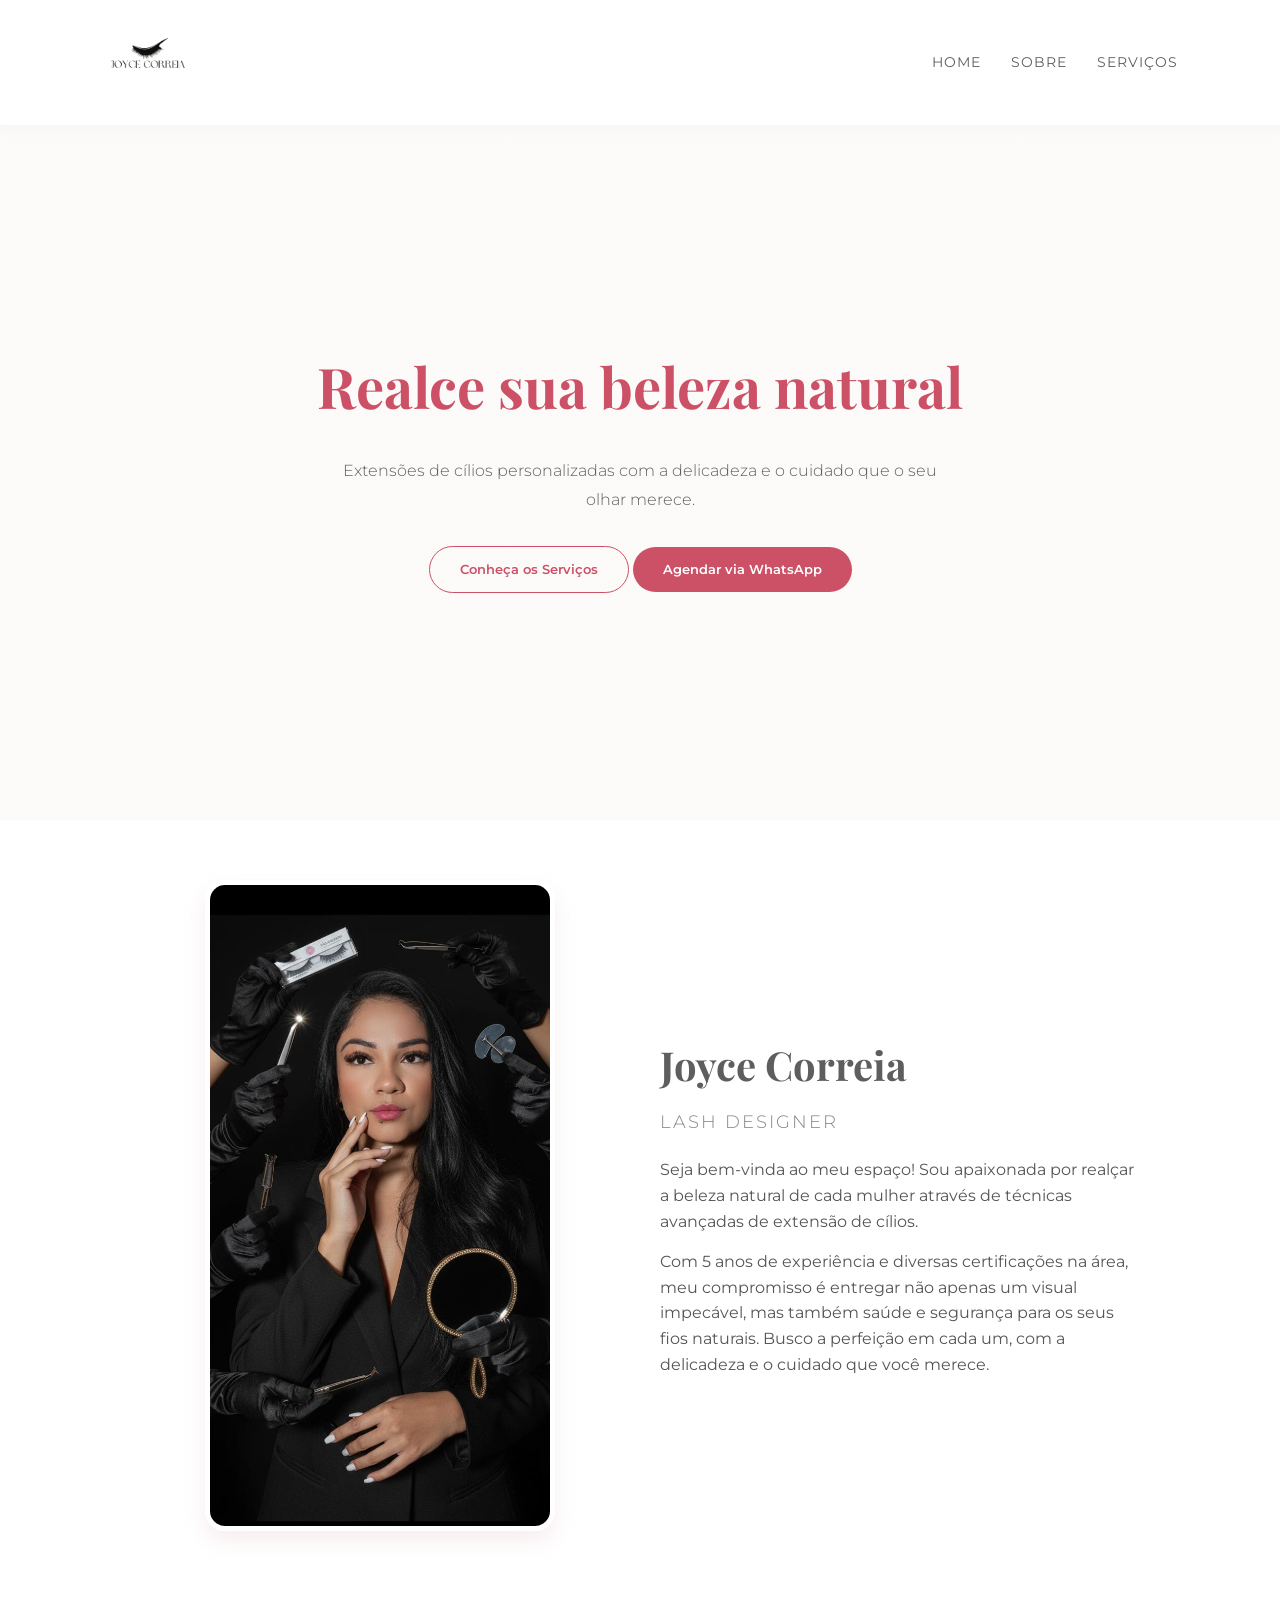
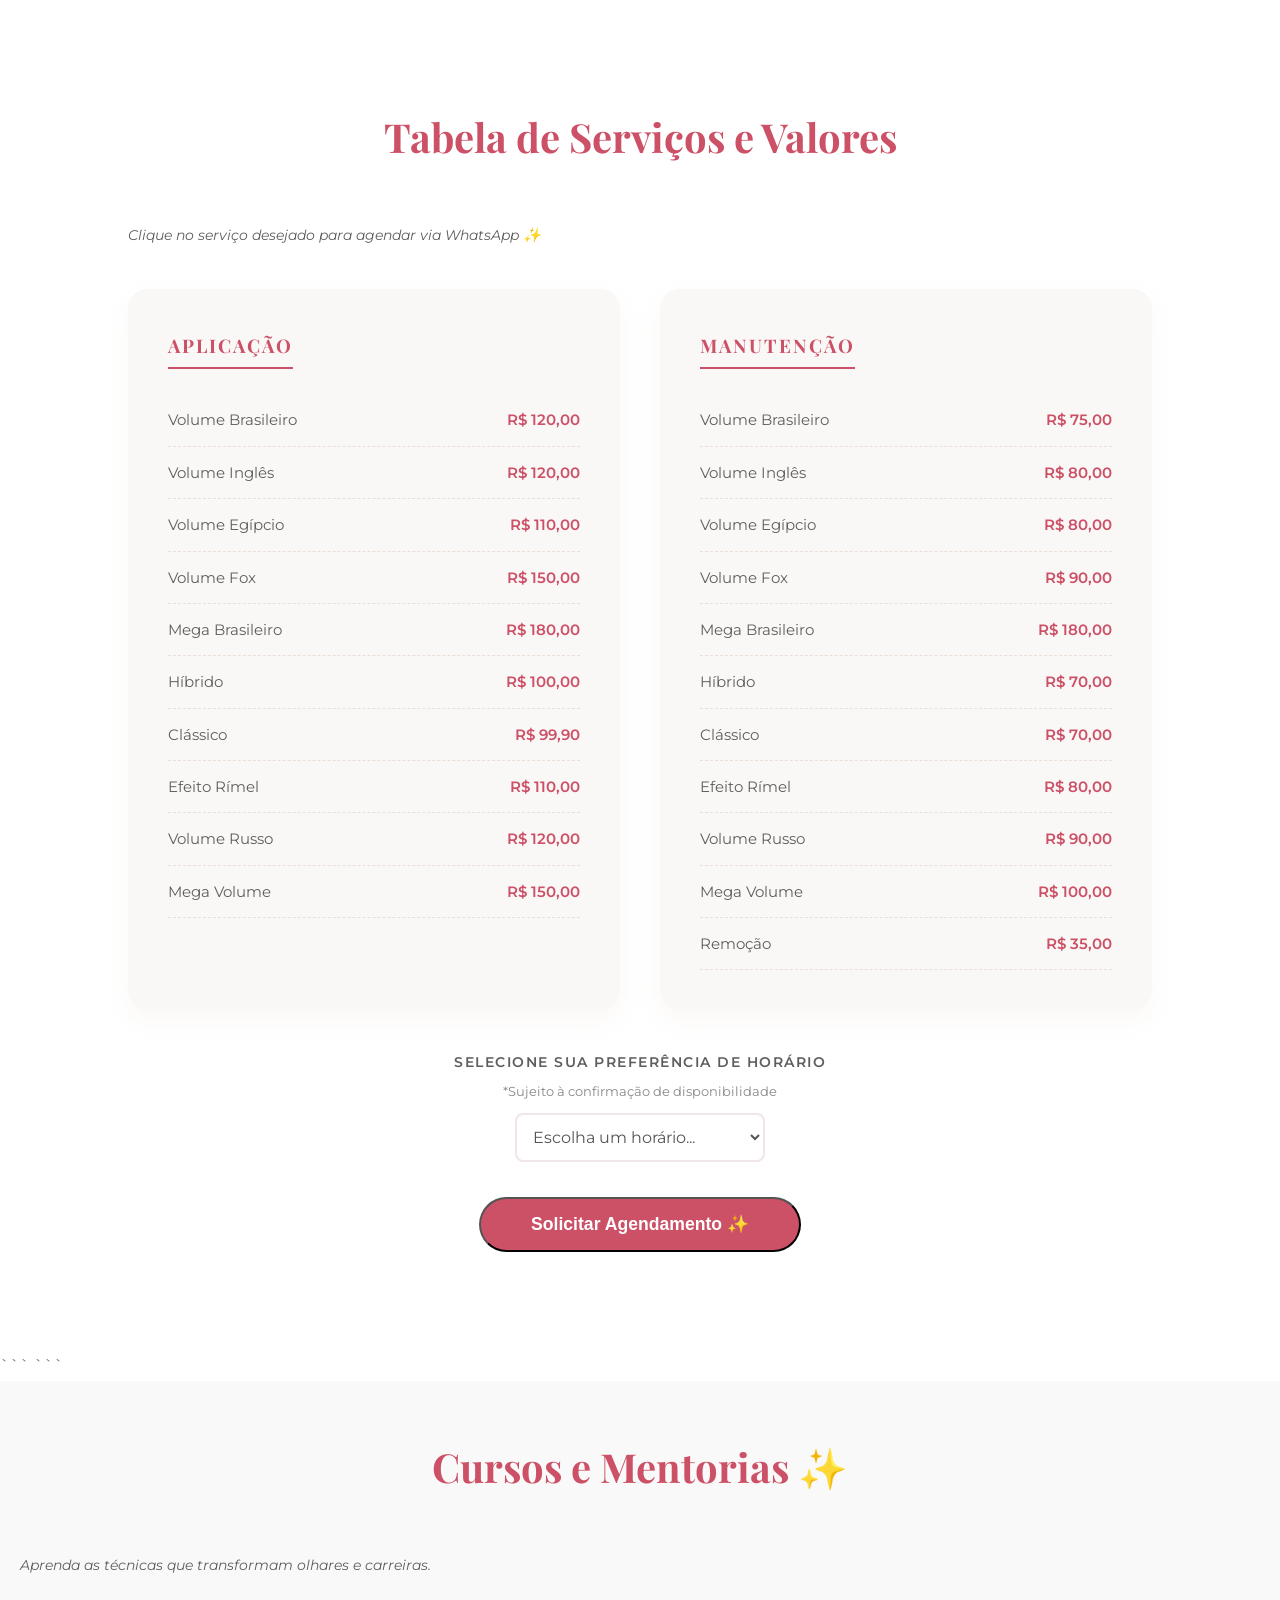
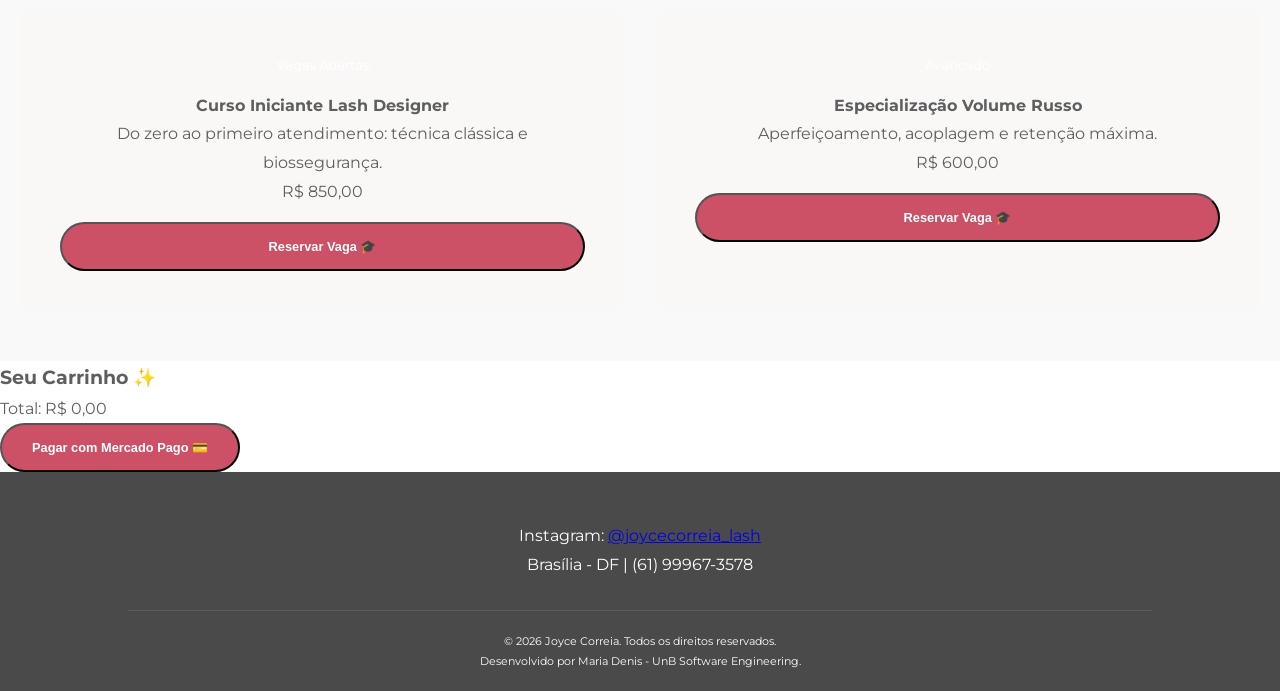
==== commit 73f11da3: "feat: adicionar seção sobre mim e implementar seletor de horários dinâmico" ====
--- a/index.html
+++ b/index.html
@@ -18,7 +18,6 @@
                 <li><a href="#home">Home</a></li>
                 <li><a href="#sobre">Sobre</a></li>
                 <li><a href="#servicos">Serviços</a></li>
-                <li><a href="https://wa.me/5561999673578" target="_blank" class="cta-nav">Agendar</a></li>
             </ul>
         </nav>
     </header>
@@ -36,15 +35,19 @@
         </section>
 
         <section id="sobre" class="sobre">
-            <div class="sobre-text">
-                <h2>Joyce Correia</h2>
-                <h3>Lash Designer & Especialista</h3>
-                <p>Transformar olhares é a minha paixão. Através de técnicas avançadas e materiais de alta qualidade, busco proporcionar elegância e bem-estar para cada cliente.</p>
-            </div>
-            <div class="sobre-img-container">
-                <img src="images/foto-joyce.jpg" alt="Joyce Correia atendendo" class="sobre-img">
-            </div>
-        </section>
+    <div class="sobre-container">
+        <div class="sobre-img-container">
+            <img src="logos/foto-perfil-joyce.jpeg" alt="Joyce Correia - Lash Designer" class="sobre-img">
+        </div>
+
+        <div class="sobre-texto">
+            <h2>Joyce Correia</h2>
+            <h3>Lash Designer</h3>
+            <p>Seja bem-vinda ao meu espaço! Sou apaixonada por realçar a beleza natural de cada mulher através de técnicas avançadas de extensão de cílios.</p>
+            <p>Com 5 anos de experiência e diversas certificações na área, meu compromisso é entregar não apenas um visual impecável, mas também saúde e segurança para os seus fios naturais. Busco a perfeição em cada um, com a delicadeza e o cuidado que você merece.</p>
+        </div>
+    </div>
+</section>
 
         <section id="servicos" class="servicos">
     <h2>Tabela de Serviços e Valores</h2>
@@ -85,6 +88,34 @@
             </ul>
         </div>
     </div>
+    </div> 
+
+  <div class="cta-servicos" style="text-align: center; margin-top: 40px;">
+        
+        <div class="agendamento-box">
+            <p class="horario-titulo">Selecione sua preferência de horário</p>
+            <p style="font-size: 0.8rem; color: #888; margin-bottom: 10px;">*Sujeito à confirmação de disponibilidade</p>
+            
+            <select id="horario-escolhido" class="select-horario">
+                <option value="">Escolha um horário...</option>
+                <option value="09:00">09:00</option>
+                <option value="10:00">10:00</option>
+                <option value="11:00">11:00</option>
+                <option value="14:00">14:00</option>
+                <option value="15:00">15:00</option>
+                <option value="16:00">16:00</option>
+                <option value="17:00">17:00</option>
+            </select>
+        </div>
+
+        <button onclick="agendarComHorario()" class="btn-primary" style="display: inline-block; padding: 15px 50px; font-size: 1.1rem; margin-top: 15px;">
+            Solicitar Agendamento ✨
+        </button>
+    </div>
+</section> ```
+
+</section> ```
+
 </section>
     </main>
 
@@ -120,8 +151,7 @@
         <h3>Seu Carrinho ✨</h3>
         <ul id="itens-carrinho"></ul>
         <p>Total: <span id="total-valor">R$ 0,00</span></p>
-        <button onclick="finalizarCompra()" class="btn-primary">Finalizar via WhatsApp ✨</button>
-    </div>
+       <button onclick="finalizarCompra()" class="btn-primary">Pagar com Mercado Pago 💳</button>
 </section>
 
     <footer>
--- a/style.css
+++ b/style.css
@@ -299,4 +299,105 @@
 #cursos {
     background-color: #f9f9f9; /* Um fundo levemente diferente para separar as seções */
     padding: 50px 20px;
+}
+
+/* Seção Sobre */
+.sobre {
+    padding: 60px 20px;
+    background-color: #fff; /* Fundo branco para contraste */
+}
+
+.sobre-container {
+    max-width: 1000px;
+    margin: 0 auto;
+    display: flex;
+    align-items: center; /* Alinha verticalmente no centro */
+    gap: 40px; /* Espaço entre imagem e texto */
+}
+
+.sobre-img-container {
+    flex: 1; /* Ocupa 50% do espaço */
+    text-align: center;
+}
+
+.sobre-img {
+    max-width: 100%;
+    height: auto;
+    border-radius: 20px; /* Bordas arredondadas (suavidade) */
+    box-shadow: 0 10px 20px rgba(230, 198, 203, 0.3); /* Sombra rosada suave */
+    border: 5px solid #fff; /* Borda branca interna */
+}
+
+.sobre-texto {
+    flex: 1; /* Ocupa 50% do espaço */
+}
+
+.sobre-texto h2 {
+    font-family: 'Playfair Display', serif; /* Fonte elegante */
+    color: var(--cor-primaria); /* Seu rosa escuro */
+    font-size: 2.5rem;
+    margin-bottom: 5px;
+}
+
+.sobre-texto h3 {
+    font-family: 'Montserrat', sans-serif;
+    color: #888; /* Cinza suave */
+    font-weight: 300;
+    font-size: 1.1rem;
+    margin-bottom: 20px;
+    text-transform: uppercase;
+    letter-spacing: 2px;
+}
+
+.sobre-texto p {
+    margin-bottom: 15px;
+    line-height: 1.6;
+    color: #555;
+}
+
+/* Responsividade para Celular */
+@media (max-width: 768px) {
+    .sobre-container {
+        flex-direction: column; 
+        text-align: center;
+    }
+}
+
+.horarios-atendimento {
+    margin-bottom: 15px;
+    color: #666; /* Um cinza elegante para não pesar a leitura */
+    font-family: 'Montserrat', sans-serif;
+    font-size: 0.95rem;
+    line-height: 1.6;
+}
+
+.horario-titulo {
+    color: var(--cor-primaria); /* Usa o rosinha da marca */
+    font-weight: 600;
+    text-transform: uppercase;
+    letter-spacing: 1.5px;
+    font-size: 0.85rem;
+    margin-bottom: 5px;
+}
+
+.agendamento-box {
+    margin-bottom: 20px;
+}
+
+.select-horario {
+    padding: 12px;
+    font-family: 'Montserrat', sans-serif;
+    font-size: 1rem;
+    color: #555;
+    border: 2px solid #f0e6e8;
+    border-radius: 8px;
+    background-color: #fff;
+    width: 250px;
+    outline: none;
+    cursor: pointer;
+    transition: border-color 0.3s ease;
+}
+
+.select-horario:focus {
+    border-color: var(--cor-primaria);
 }
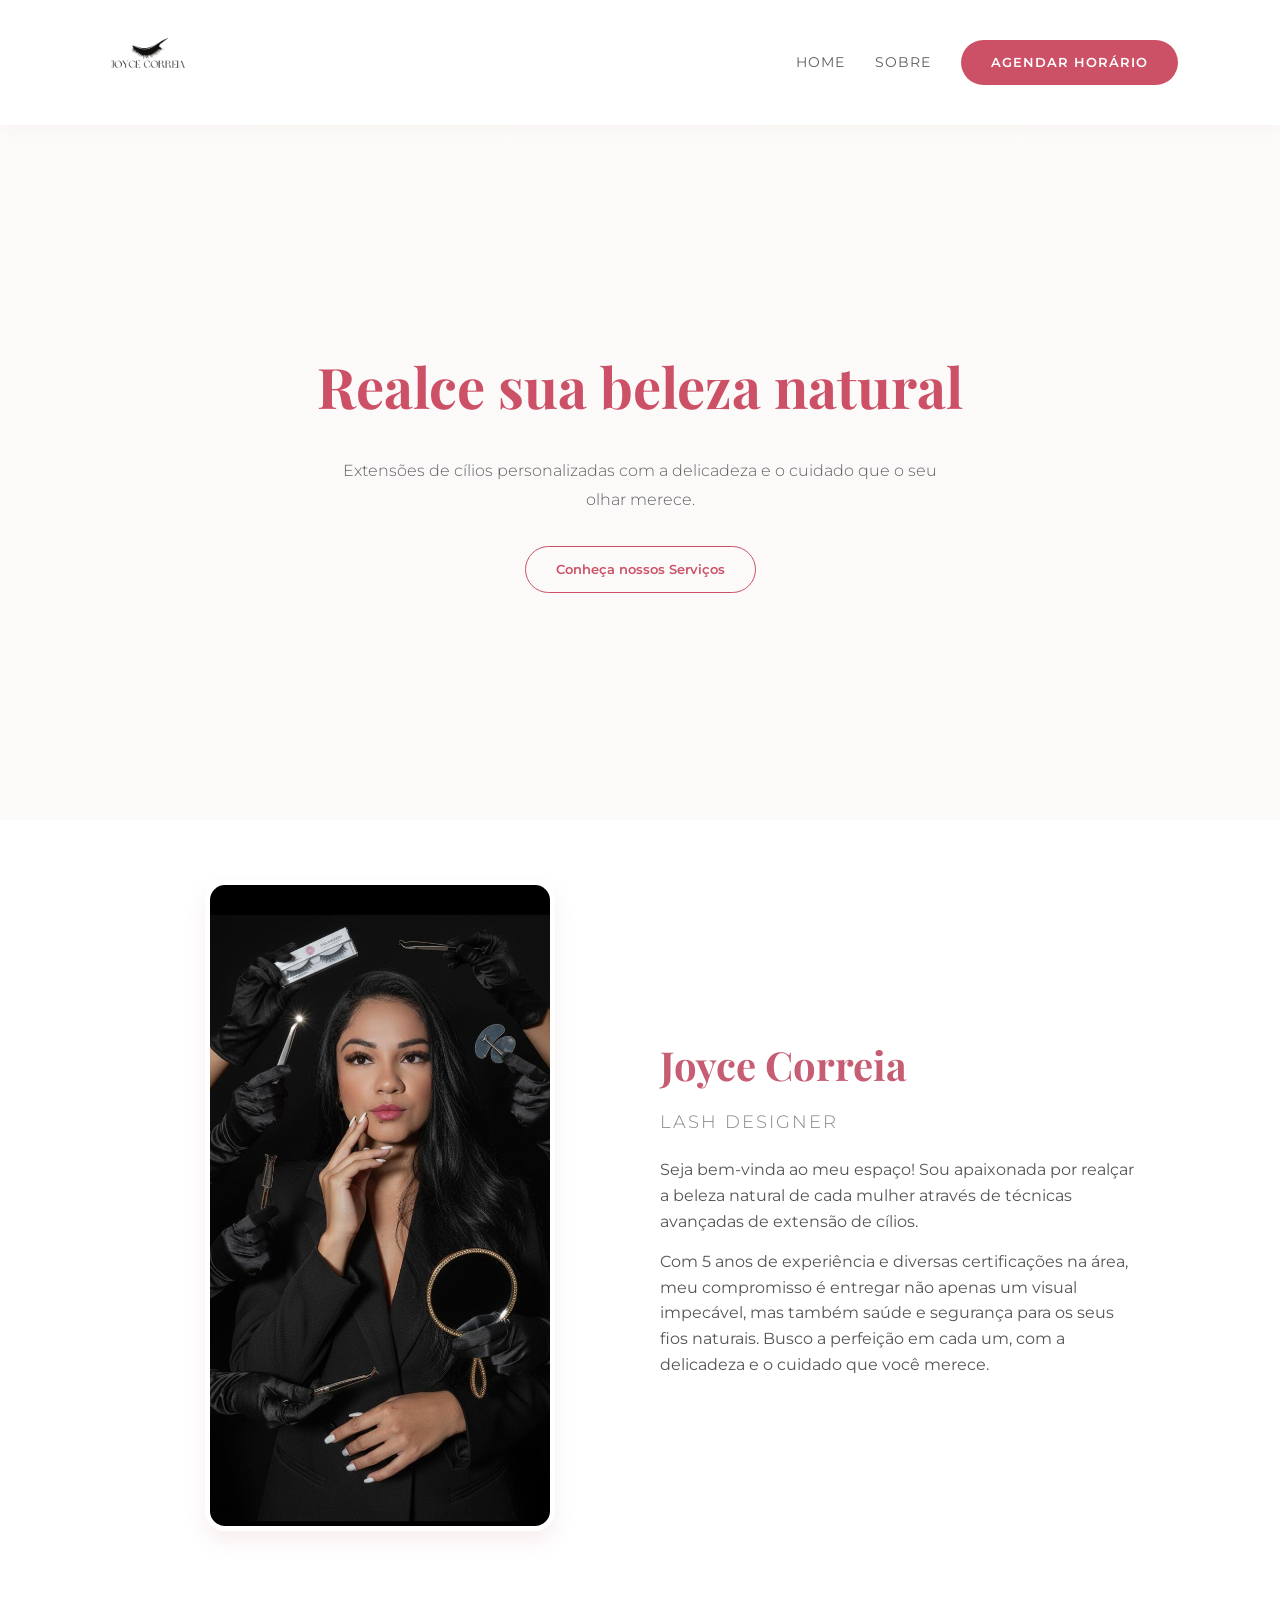
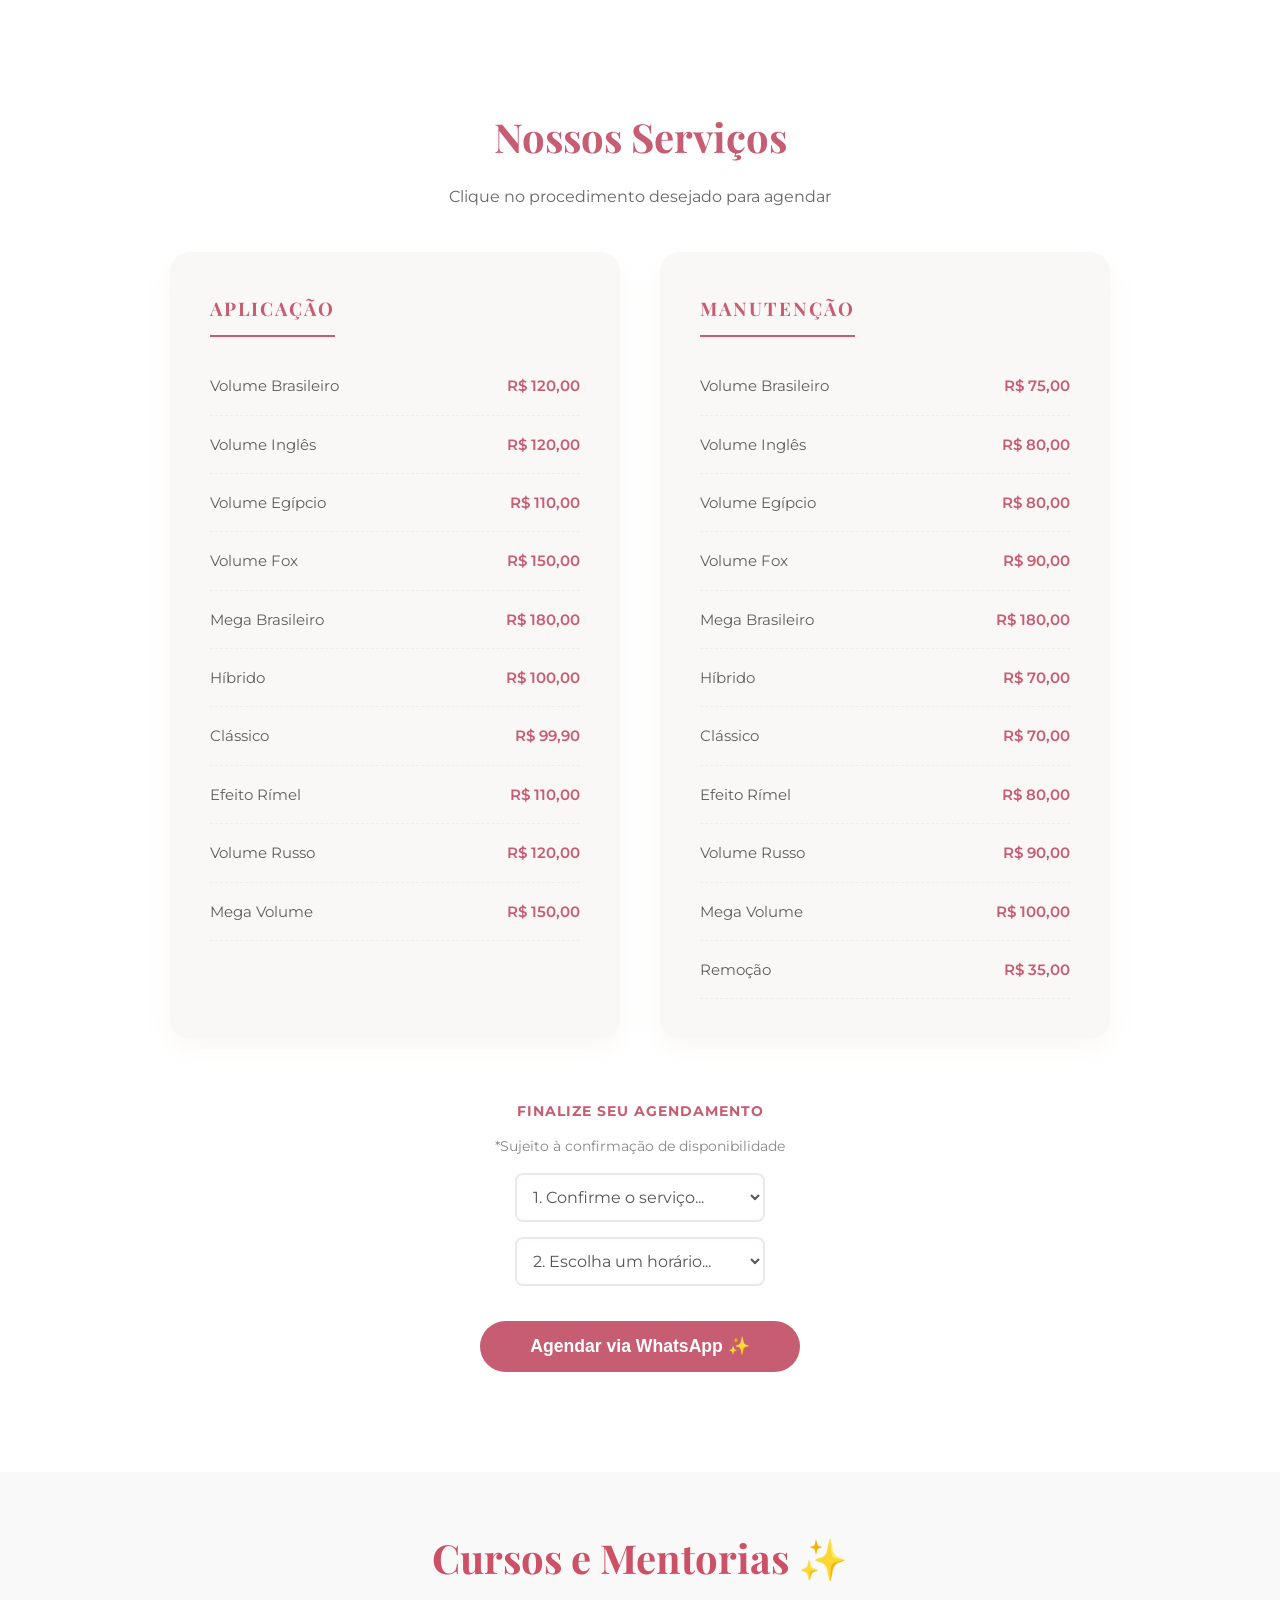
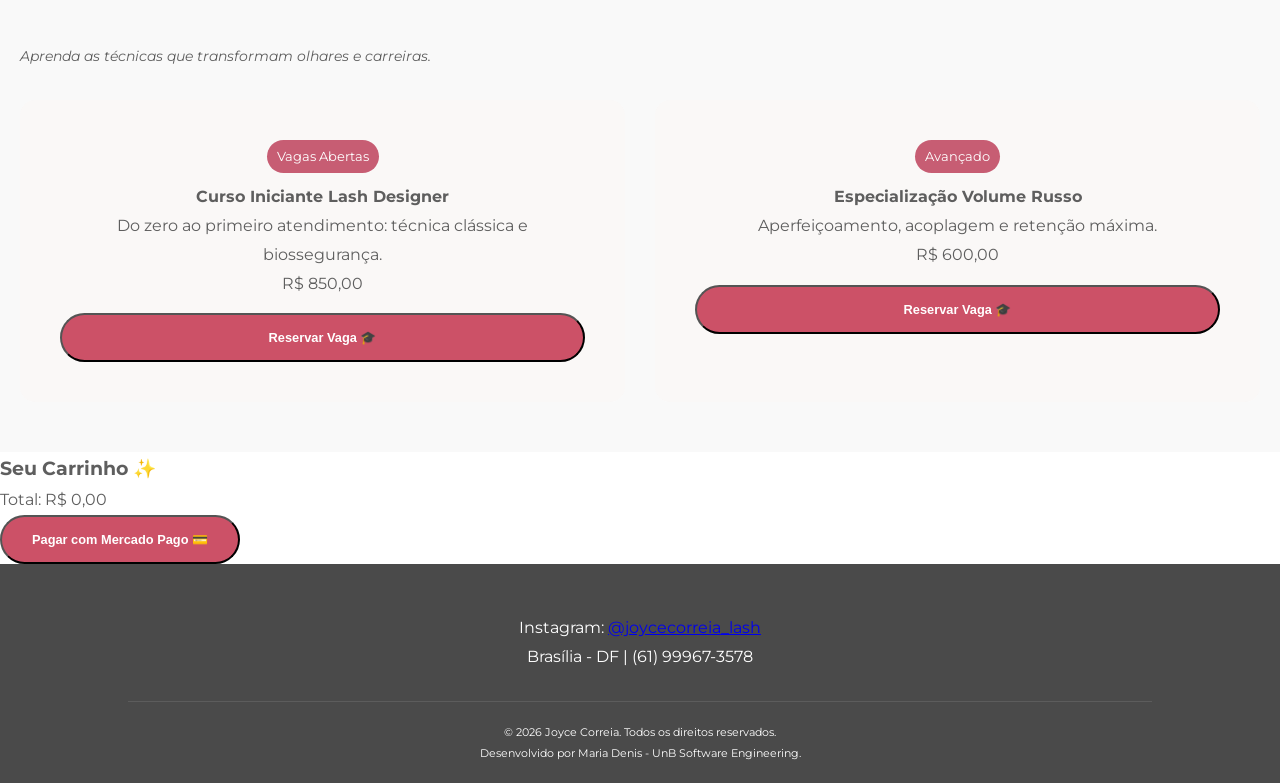
==== commit ab611642: "style: remover botão redundante da hero e ajustar variável de cor primária" ====
--- a/index.html
+++ b/index.html
@@ -17,7 +17,7 @@
             <ul>
                 <li><a href="#home">Home</a></li>
                 <li><a href="#sobre">Sobre</a></li>
-                <li><a href="#servicos">Serviços</a></li>
+                <li><a href="#servicos" class="btn-primary">Agendar Horário</a>
             </ul>
         </nav>
     </header>
@@ -28,8 +28,7 @@
                 <h1>Realce sua beleza natural</h1>
                 <p>Extensões de cílios personalizadas com a delicadeza e o cuidado que o seu olhar merece.</p>
                 <div class="hero-btns">
-                    <a href="#servicos" class="btn-secondary">Conheça os Serviços</a>
-                    <a href="https://wa.me/5561999673578" target="_blank" class="btn-primary">Agendar via WhatsApp</a>
+                    <a href="#servicos" class="btn-secondary">Conheça nossos Serviços</a>
                 </div>
             </div>
         </section>
@@ -49,55 +48,148 @@
     </div>
 </section>
 
-        <section id="servicos" class="servicos">
-    <h2>Tabela de Serviços e Valores</h2>
-    
-    <p class="instrucao-agendar">Clique no serviço desejado para agendar via WhatsApp ✨</p>
-    
-    <div class="precos-container">
-        <div class="precos-coluna">
-            <h3>Aplicação</h3>
-            <ul class="lista-precos">
-                <li><a href="https://wa.me/5561999673578?text=Olá! Gostaria de agendar uma Aplicação de Volume Brasileiro." target="_blank"><span>Volume Brasileiro</span> <strong>R$ 120,00</strong></a></li>
-                <li><a href="https://wa.me/5561999673578?text=Olá! Gostaria de agendar uma Aplicação de Volume Inglês." target="_blank"><span>Volume Inglês</span> <strong>R$ 120,00</strong></a></li>
-                <li><a href="https://wa.me/5561999673578?text=Olá! Gostaria de agendar uma Aplicação de Volume Egípcio." target="_blank"><span>Volume Egípcio</span> <strong>R$ 110,00</strong></a></li>
-                <li><a href="https://wa.me/5561999673578?text=Olá! Gostaria de agendar uma Aplicação de Volume Fox." target="_blank"><span>Volume Fox</span> <strong>R$ 150,00</strong></a></li>
-                <li><a href="https://wa.me/5561999673578?text=Olá! Gostaria de agendar uma Aplicação de Mega Brasileiro." target="_blank"><span>Mega Brasileiro</span> <strong>R$ 180,00</strong></a></li>
-                <li><a href="https://wa.me/5561999673578?text=Olá! Gostaria de agendar uma Aplicação de Híbrido." target="_blank"><span>Híbrido</span> <strong>R$ 100,00</strong></a></li>
-                <li><a href="https://wa.me/5561999673578?text=Olá! Gostaria de agendar uma Aplicação de Clássico." target="_blank"><span>Clássico</span> <strong>R$ 99,90</strong></a></li>
-                <li><a href="https://wa.me/5561999673578?text=Olá! Gostaria de agendar uma Aplicação de Efeito Rímel." target="_blank"><span>Efeito Rímel</span> <strong>R$ 110,00</strong></a></li>
-                <li><a href="https://wa.me/5561999673578?text=Olá! Gostaria de agendar uma Aplicação de Volume Russo." target="_blank"><span>Volume Russo</span> <strong>R$ 120,00</strong></a></li>
-                <li><a href="https://wa.me/5561999673578?text=Olá! Gostaria de agendar uma Aplicação de Mega Volume." target="_blank"><span>Mega Volume</span> <strong>R$ 150,00</strong></a></li>
+<section id="servicos" class="servicos">
+    <div class="servicos-header" style="text-align: center; margin-bottom: 40px;">
+        <h2 style="color: var(--cor-primaria); font-size: 2.5rem; margin-bottom: 10px;">Nossos Serviços</h2>
+        <p style="color: #666;">Clique no procedimento desejado para agendar</p>
+    </div>
+
+    <div class="precos-container" style="display: flex; flex-wrap: wrap; justify-content: center; gap: 40px; margin-bottom: 40px;">
+        
+        <div class="precos-coluna" style="flex: 1; min-width: 300px; max-width: 450px;">
+            <h3 style="color: var(--cor-primaria); border-bottom: 2px solid var(--cor-primaria); padding-bottom: 10px; margin-bottom: 20px;">APLICAÇÃO</h3>
+            <ul class="lista-precos" style="list-style: none; padding: 0;">
+                
+                <li onclick="prepararAgendamento('Volume Brasileiro')" style="cursor: pointer; padding: 15px 0; border-bottom: 1px dashed #eee; display: flex; justify-content: space-between;" title="Clique para agendar">
+                    <span>Volume Brasileiro</span> <strong style="color: var(--cor-primaria);">R$ 120,00</strong>
+                </li>
+                
+                <li onclick="prepararAgendamento('Volume Inglês')" style="cursor: pointer; padding: 15px 0; border-bottom: 1px dashed #eee; display: flex; justify-content: space-between;" title="Clique para agendar">
+                    <span>Volume Inglês</span> <strong style="color: var(--cor-primaria);">R$ 120,00</strong>
+                </li>
+                
+                <li onclick="prepararAgendamento('Volume Egípcio')" style="cursor: pointer; padding: 15px 0; border-bottom: 1px dashed #eee; display: flex; justify-content: space-between;" title="Clique para agendar">
+                    <span>Volume Egípcio</span> <strong style="color: var(--cor-primaria);">R$ 110,00</strong>
+                </li>
+
+                <li onclick="prepararAgendamento('Volume Fox')" style="cursor: pointer; padding: 15px 0; border-bottom: 1px dashed #eee; display: flex; justify-content: space-between;" title="Clique para agendar">
+                    <span>Volume Fox</span> <strong style="color: var(--cor-primaria);">R$ 150,00</strong>
+                </li>
+
+                <li onclick="prepararAgendamento('Mega Brasileiro')" style="cursor: pointer; padding: 15px 0; border-bottom: 1px dashed #eee; display: flex; justify-content: space-between;" title="Clique para agendar">
+                    <span>Mega Brasileiro</span> <strong style="color: var(--cor-primaria);">R$ 180,00</strong>
+                </li>
+
+                <li onclick="prepararAgendamento('Híbrido')" style="cursor: pointer; padding: 15px 0; border-bottom: 1px dashed #eee; display: flex; justify-content: space-between;" title="Clique para agendar">
+                    <span>Híbrido</span> <strong style="color: var(--cor-primaria);">R$ 100,00</strong>
+                </li>
+
+                <li onclick="prepararAgendamento('Clássico')" style="cursor: pointer; padding: 15px 0; border-bottom: 1px dashed #eee; display: flex; justify-content: space-between;" title="Clique para agendar">
+                    <span>Clássico</span> <strong style="color: var(--cor-primaria);">R$ 99,90</strong>
+                </li>
+
+                <li onclick="prepararAgendamento('Efeito Rímel')" style="cursor: pointer; padding: 15px 0; border-bottom: 1px dashed #eee; display: flex; justify-content: space-between;" title="Clique para agendar">
+                    <span>Efeito Rímel</span> <strong style="color: var(--cor-primaria);">R$ 110,00</strong>
+                </li>
+
+                <li onclick="prepararAgendamento('Volume Russo')" style="cursor: pointer; padding: 15px 0; border-bottom: 1px dashed #eee; display: flex; justify-content: space-between;" title="Clique para agendar">
+                    <span>Volume Russo</span> <strong style="color: var(--cor-primaria);">R$ 120,00</strong>
+                </li>
+
+                <li onclick="prepararAgendamento('Mega Volume')" style="cursor: pointer; padding: 15px 0; border-bottom: 1px dashed #eee; display: flex; justify-content: space-between;" title="Clique para agendar">
+                    <span>Mega Volume</span> <strong style="color: var(--cor-primaria);">R$ 150,00</strong>
+                </li>
             </ul>
         </div>
 
-        <div class="precos-coluna">
-            <h3>Manutenção</h3>
-            <ul class="lista-precos">
-                <li><a href="https://wa.me/5561999673578?text=Olá! Gostaria de agendar uma Manutenção de Volume Brasileiro." target="_blank"><span>Volume Brasileiro</span> <strong>R$ 75,00</strong></a></li>
-                <li><a href="https://wa.me/5561999673578?text=Olá! Gostaria de agendar uma Manutenção de Volume Inglês." target="_blank"><span>Volume Inglês</span> <strong>R$ 80,00</strong></a></li>
-                <li><a href="https://wa.me/5561999673578?text=Olá! Gostaria de agendar uma Manutenção de Volume Egípcio." target="_blank"><span>Volume Egípcio</span> <strong>R$ 80,00</strong></a></li>
-                <li><a href="https://wa.me/5561999673578?text=Olá! Gostaria de agendar uma Manutenção de Volume Fox." target="_blank"><span>Volume Fox</span> <strong>R$ 90,00</strong></a></li>
-                <li><a href="https://wa.me/5561999673578?text=Olá! Gostaria de agendar uma Manutenção de Mega Brasileiro." target="_blank"><span>Mega Brasileiro</span> <strong>R$ 180,00</strong></a></li>
-                <li><a href="https://wa.me/5561999673578?text=Olá! Gostaria de agendar uma Manutenção de Híbrido." target="_blank"><span>Híbrido</span> <strong>R$ 70,00</strong></a></li>
-                <li><a href="https://wa.me/5561999673578?text=Olá! Gostaria de agendar uma Manutenção de Clássico." target="_blank"><span>Clássico</span> <strong>R$ 70,00</strong></a></li>
-                <li><a href="https://wa.me/5561999673578?text=Olá! Gostaria de agendar uma Manutenção de Efeito Rímel." target="_blank"><span>Efeito Rímel</span> <strong>R$ 80,00</strong></a></li>
-                <li><a href="https://wa.me/5561999673578?text=Olá! Gostaria de agendar uma Manutenção de Volume Russo." target="_blank"><span>Volume Russo</span> <strong>R$ 90,00</strong></a></li>
-                <li><a href="https://wa.me/5561999673578?text=Olá! Gostaria de agendar uma Manutenção de Mega Volume." target="_blank"><span>Mega Volume</span> <strong>R$ 100,00</strong></a></li>
-                <li><a href="https://wa.me/5561999673578?text=Olá! Gostaria de agendar uma Remoção." target="_blank"><span>Remoção</span> <strong>R$ 35,00</strong></a></li>
+        <div class="precos-coluna" style="flex: 1; min-width: 300px; max-width: 450px;">
+            <h3 style="color: var(--cor-primaria); border-bottom: 2px solid var(--cor-primaria); padding-bottom: 10px; margin-bottom: 20px;">MANUTENÇÃO</h3>
+            <ul class="lista-precos" style="list-style: none; padding: 0;">
+                
+                <li onclick="prepararAgendamento('Manutenção Volume Brasileiro')" style="cursor: pointer; padding: 15px 0; border-bottom: 1px dashed #eee; display: flex; justify-content: space-between;" title="Clique para agendar">
+                    <span>Volume Brasileiro</span> <strong style="color: var(--cor-primaria);">R$ 75,00</strong>
+                </li>
+
+                <li onclick="prepararAgendamento('Manutenção Volume Inglês')" style="cursor: pointer; padding: 15px 0; border-bottom: 1px dashed #eee; display: flex; justify-content: space-between;" title="Clique para agendar">
+                    <span>Volume Inglês</span> <strong style="color: var(--cor-primaria);">R$ 80,00</strong>
+                </li>
+
+                <li onclick="prepararAgendamento('Manutenção Volume Egípcio')" style="cursor: pointer; padding: 15px 0; border-bottom: 1px dashed #eee; display: flex; justify-content: space-between;" title="Clique para agendar">
+                    <span>Volume Egípcio</span> <strong style="color: var(--cor-primaria);">R$ 80,00</strong>
+                </li>
+
+                <li onclick="prepararAgendamento('Manutenção Volume Fox')" style="cursor: pointer; padding: 15px 0; border-bottom: 1px dashed #eee; display: flex; justify-content: space-between;" title="Clique para agendar">
+                    <span>Volume Fox</span> <strong style="color: var(--cor-primaria);">R$ 90,00</strong>
+                </li>
+
+                <li onclick="prepararAgendamento('Manutenção Mega Brasileiro')" style="cursor: pointer; padding: 15px 0; border-bottom: 1px dashed #eee; display: flex; justify-content: space-between;" title="Clique para agendar">
+                    <span>Mega Brasileiro</span> <strong style="color: var(--cor-primaria);">R$ 180,00</strong>
+                </li>
+
+                <li onclick="prepararAgendamento('Manutenção Híbrido')" style="cursor: pointer; padding: 15px 0; border-bottom: 1px dashed #eee; display: flex; justify-content: space-between;" title="Clique para agendar">
+                    <span>Híbrido</span> <strong style="color: var(--cor-primaria);">R$ 70,00</strong>
+                </li>
+
+                <li onclick="prepararAgendamento('Manutenção Clássico')" style="cursor: pointer; padding: 15px 0; border-bottom: 1px dashed #eee; display: flex; justify-content: space-between;" title="Clique para agendar">
+                    <span>Clássico</span> <strong style="color: var(--cor-primaria);">R$ 70,00</strong>
+                </li>
+
+                <li onclick="prepararAgendamento('Manutenção Efeito Rímel')" style="cursor: pointer; padding: 15px 0; border-bottom: 1px dashed #eee; display: flex; justify-content: space-between;" title="Clique para agendar">
+                    <span>Efeito Rímel</span> <strong style="color: var(--cor-primaria);">R$ 80,00</strong>
+                </li>
+
+                <li onclick="prepararAgendamento('Manutenção Volume Russo')" style="cursor: pointer; padding: 15px 0; border-bottom: 1px dashed #eee; display: flex; justify-content: space-between;" title="Clique para agendar">
+                    <span>Volume Russo</span> <strong style="color: var(--cor-primaria);">R$ 90,00</strong>
+                </li>
+
+                <li onclick="prepararAgendamento('Manutenção Mega Volume')" style="cursor: pointer; padding: 15px 0; border-bottom: 1px dashed #eee; display: flex; justify-content: space-between;" title="Clique para agendar">
+                    <span>Mega Volume</span> <strong style="color: var(--cor-primaria);">R$ 100,00</strong>
+                </li>
+
+                <li onclick="prepararAgendamento('Remoção de Cílios')" style="cursor: pointer; padding: 15px 0; border-bottom: 1px dashed #eee; display: flex; justify-content: space-between;" title="Clique para agendar">
+                    <span>Remoção</span> <strong style="color: var(--cor-primaria);">R$ 35,00</strong>
+                </li>
             </ul>
         </div>
-    </div>
-    </div> 
-
-  <div class="cta-servicos" style="text-align: center; margin-top: 40px;">
+    </div> <div id="area-agendamento" class="cta-servicos" style="text-align: center; margin-top: 40px; padding-top: 20px;">
         
-        <div class="agendamento-box">
-            <p class="horario-titulo">Selecione sua preferência de horário</p>
-            <p style="font-size: 0.8rem; color: #888; margin-bottom: 10px;">*Sujeito à confirmação de disponibilidade</p>
+        <div class="agendamento-box" style="display: flex; flex-direction: column; align-items: center; gap: 15px; margin-bottom: 20px;">
+            <p class="horario-titulo" style="color: var(--cor-primaria); font-weight: bold; text-transform: uppercase; letter-spacing: 1px;">Finalize seu Agendamento</p>
+            <p style="font-size: 0.85rem; color: #888; margin-top: -10px;">*Sujeito à confirmação de disponibilidade</p>
             
+            <select id="servico-escolhido" class="select-horario">
+                <option value="">1. Confirme o serviço...</option>
+                <optgroup label="Aplicação">
+                    <option value="Volume Brasileiro">Volume Brasileiro</option>
+                    <option value="Volume Inglês">Volume Inglês</option>
+                    <option value="Volume Egípcio">Volume Egípcio</option>
+                    <option value="Volume Fox">Volume Fox</option>
+                    <option value="Mega Brasileiro">Mega Brasileiro</option>
+                    <option value="Híbrido">Híbrido</option>
+                    <option value="Clássico">Clássico</option>
+                    <option value="Efeito Rímel">Efeito Rímel</option>
+                    <option value="Volume Russo">Volume Russo</option>
+                    <option value="Mega Volume">Mega Volume</option>
+                </optgroup>
+                <optgroup label="Manutenção">
+                    <option value="Manutenção Volume Brasileiro">Manutenção Volume Brasileiro</option>
+                    <option value="Manutenção Volume Inglês">Manutenção Volume Inglês</option>
+                    <option value="Manutenção Volume Egípcio">Manutenção Volume Egípcio</option>
+                    <option value="Manutenção Volume Fox">Manutenção Volume Fox</option>
+                    <option value="Manutenção Mega Brasileiro">Manutenção Mega Brasileiro</option>
+                    <option value="Manutenção Híbrido">Manutenção Híbrido</option>
+                    <option value="Manutenção Clássico">Manutenção Clássico</option>
+                    <option value="Manutenção Efeito Rímel">Manutenção Efeito Rímel</option>
+                    <option value="Manutenção Volume Russo">Manutenção Volume Russo</option>
+                    <option value="Manutenção Mega Volume">Manutenção Mega Volume</option>
+                </optgroup>
+                <optgroup label="Outros">
+                    <option value="Remoção de Cílios">Remoção de Cílios</option>
+                </optgroup>
+            </select>
+
             <select id="horario-escolhido" class="select-horario">
-                <option value="">Escolha um horário...</option>
+                <option value="">2. Escolha um horário...</option>
                 <option value="09:00">09:00</option>
                 <option value="10:00">10:00</option>
                 <option value="11:00">11:00</option>
@@ -108,15 +200,13 @@
             </select>
         </div>
 
-        <button onclick="agendarComHorario()" class="btn-primary" style="display: inline-block; padding: 15px 50px; font-size: 1.1rem; margin-top: 15px;">
-            Solicitar Agendamento ✨
+        <button onclick="agendarComHorario()" class="btn-primary" style="display: inline-block; padding: 15px 50px; font-size: 1.1rem; margin-top: 15px; border: none; border-radius: 30px; background-color: var(--cor-primaria, #d4828f); color: white; cursor: pointer; transition: 0.3s;">
+            Agendar via WhatsApp ✨
         </button>
     </div>
-</section> ```
-
-</section> ```
-
-</section>
+
+</section>
+
     </main>
 
     <section id="cursos" class="servicos">
--- a/style.css
+++ b/style.css
@@ -1,4 +1,5 @@
 :root {
+    --cor-primaria: #c75d73;
     --primary-grey: #5e5e5e;      /* Cinza suave para textos */
     --soft-pink: #cc5167;         /* Rosado Nude (Cor principal) */
     --blush-bg: #faf8f7;          /* Fundo rosado bem clarinho */
